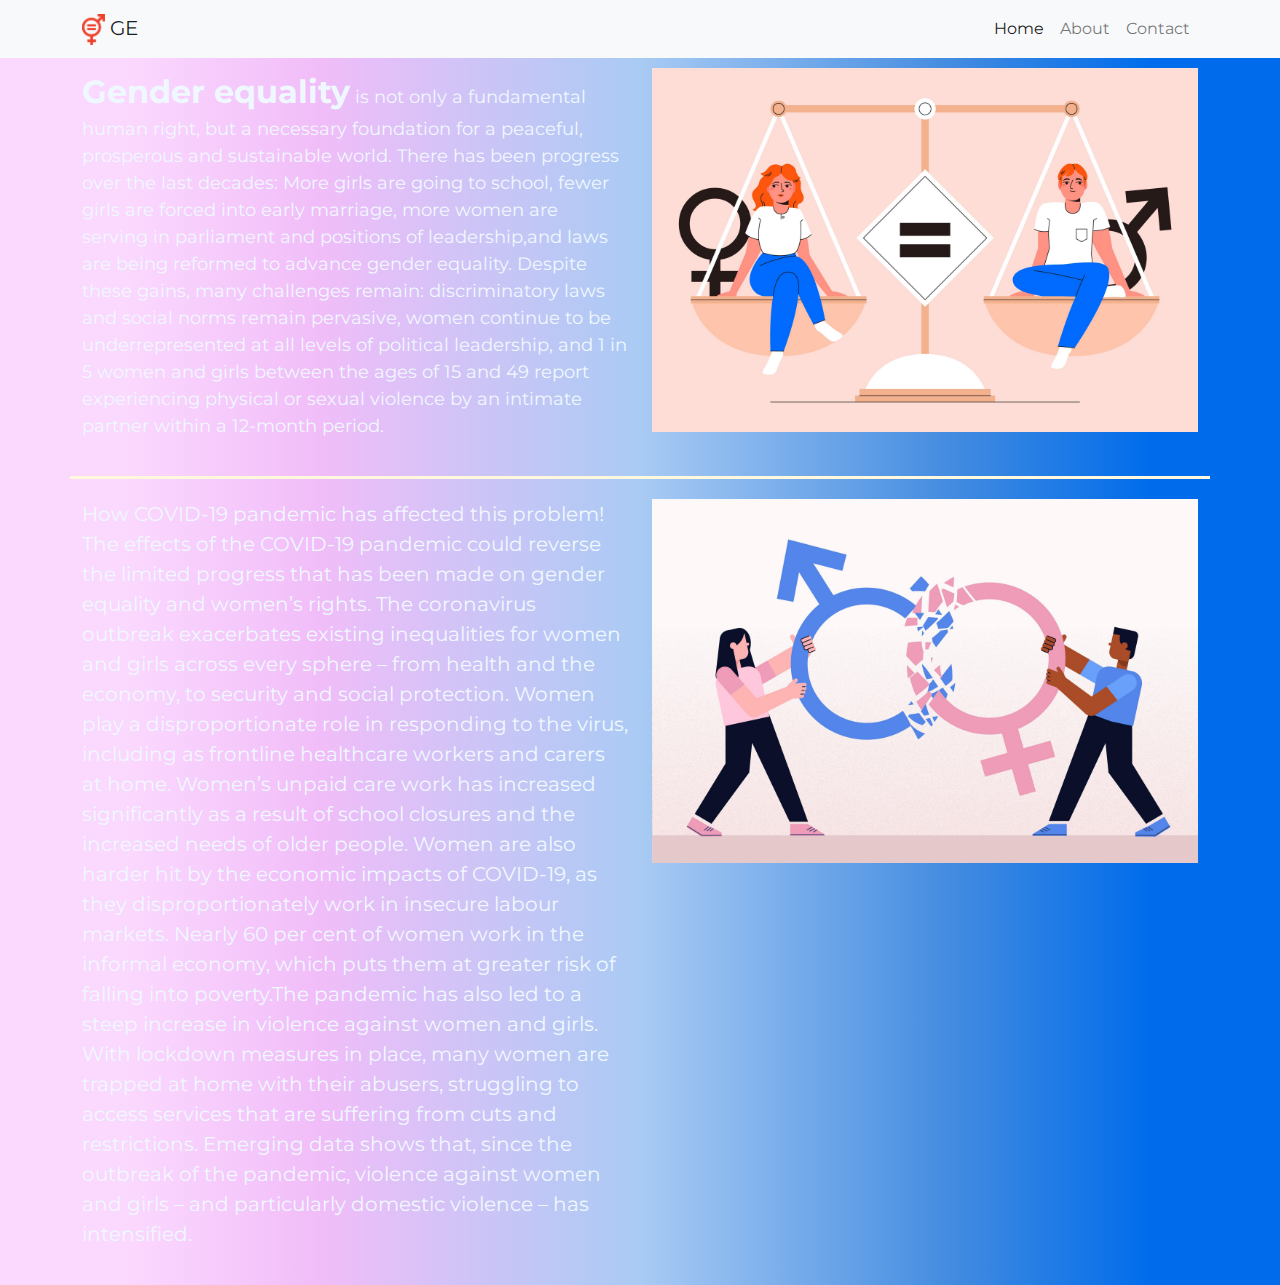
==== index.html @ a8c7e124 "Keep coding" ====
<!DOCTYPE html>
<html lang="en">
<head>
    <meta charset="UTF-8">
    <meta http-equiv="X-UA-Compatible" content="IE=edge">
    <meta name="viewport" content="width=device-width, initial-scale=1.0">
    <link rel="icon" href="img/logo.png">
    <title>Gender Equality</title>
    <link rel="stylesheet" href="css/bootstrap.min.css">
    <link rel="stylesheet" href="css/styles.css">

    <!--Fonts-->
    <link rel="preconnect" href="https://fonts.gstatic.com">
<link href="https://fonts.googleapis.com/css2?family=Montserrat:wght@300&display=swap" rel="stylesheet">
</head>
<body>
    <nav class="navbar navbar-expand-lg navbar-light bg-light fixed-top">
        <div class="container">
            <a class="navbar-brand" href="index.html"><img src="img/logo.png" alt="logo" height="10%" width="10%">      GE</a>
            <button class="navbar-toggler" type="button" data-bs-toggle="collapse" data-bs-target="#navbarNav" aria-controls="navbarNav" aria-expanded="false" aria-label="Toggle navigation">
                <span class="navbar-toggler-icon"></span>
            </button>
            <div class="collapse navbar-collapse justify-content-end" id="navbarNav">
                <ul class="navbar-nav">
                    <li class="nav-item">
                        <a class="nav-link active" aria-current="page" href="#">Home</a>
                    </li>
                    <li class="nav-item">
                        <a class="nav-link" href="#">About</a>
                    </li>
                    <li class="nav-item">
                        <a class="nav-link" href="#">Contact</a>
                    </li>
                </ul>
            </div>
        </div>
    </nav>

    <header class="myLinearColour" style="margin-top: 3rem; font-size: 1.25rem; color: aliceblue;">
        <div class="container">
            <div class="row" style= "padding-block: 20px;">
                <div class="col-md-6" style="font-size:large;">
                    <p><strong style="font-size: xx-large;">Gender equality</strong> is not only a fundamental human right, but a necessary foundation 
                        for a peaceful, prosperous and sustainable world. There has been progress over the 
                        last decades: More girls are going to school, fewer girls are forced into early marriage,
                        more women are serving in parliament and positions of leadership,and laws are being
                        reformed to advance gender equality. Despite these gains, many challenges 
                        remain: discriminatory laws and social norms remain pervasive, women continue to be 
                        underrepresented at all levels of political leadership, and 1 in 5 women and girls 
                        between the ages of 15 and 49 report experiencing physical or sexual violence by an
                        intimate partner within a 12-month period.</p>
                </div>
                <img src="img\3973992.jpg" alt="image" class=col-md-6 height="100%" width="100%">
            </div>
        </div>
        <div class="container">
            <div class="row " style="padding-block: 20px; border-top-style: solid; border-top-color: cornsilk;">
                <p class="text-left col-sm-6">How COVID-19 pandemic has affected this problem!<br>
                    The effects of the COVID-19 pandemic could reverse the limited progress that has been made 
                    on gender equality and women’s rights.  The coronavirus outbreak exacerbates existing inequalities 
                    for women and girls across every sphere – from health and the economy, to security and social protection. 
                    Women play a disproportionate role in responding to the virus, including as frontline healthcare
                    workers and carers at home. Women’s unpaid care work has increased significantly as a result of school 
                    closures and the increased needs of older people. Women are also harder hit by the economic impacts of
                    COVID-19, as they disproportionately work in insecure labour markets. Nearly 60 per cent of women work
                    in the informal economy, which puts them at greater risk of falling into poverty.The pandemic has also 
                    led to a steep increase in violence against women and girls. With lockdown measures in place, many women
                    are trapped at home with their abusers, struggling to access services that are suffering from cuts and
                    restrictions. Emerging data shows that, since the outbreak of the pandemic, violence against women and 
                    girls – and particularly domestic violence – has intensified. </p>
        
                <img src="img\3844041.jpg" alt="image" class="col-sm-6" height="100%" width="100%" >
            </div>
        </div>
    </header>

    <script src="js/bootstrap.min.js"></script>
</body>
</html>
---- css/styles.css ----
*{
    margin: 0;
    padding: 0;
}
html,
body{
    height: 100;
    font-size: 1rem;
    font-family: 'Montserrat', sans-serif;
}
/* My custom Colours*/
.myLinearColour
{
    background: rgb(251,216,254);
    background: -moz-linear-gradient(90deg, rgba(251,216,254,1) 10%, rgba(233,151,245,0.6362920168067228) 25%, rgba(169,203,244,1) 50%, rgba(64,138,224,1) 75%, rgba(0,108,235,1) 90%);
    background: -webkit-linear-gradient(90deg, rgba(251,216,254,1) 10%, rgba(233,151,245,0.6362920168067228) 25%, rgba(169,203,244,1) 50%, rgba(64,138,224,1) 75%, rgba(0,108,235,1) 90%);
    background: linear-gradient(90deg, rgba(251,216,254,1) 10%, rgba(233,151,245,0.6362920168067228) 25%, rgba(169,203,244,1) 50%, rgba(64,138,224,1) 75%, rgba(0,108,235,1) 90%);
    filter: progid:DXImageTransform.Microsoft.gradient(startColorstr="#fbd8fe",endColorstr="#006ceb",GradientType=1);
}
.myRadialColour
{
    background: rgb(251,216,254);
    background: -moz-radial-gradient(circle, rgba(251,216,254,1) 10%, rgba(233,151,245,0.6362920168067228) 25%, rgba(169,203,244,1) 50%, rgba(64,138,224,1) 75%, rgba(0,108,235,1) 90%);
    background: -webkit-radial-gradient(circle, rgba(251,216,254,1) 10%, rgba(233,151,245,0.6362920168067228) 25%, rgba(169,203,244,1) 50%, rgba(64,138,224,1) 75%, rgba(0,108,235,1) 90%);
    background: radial-gradient(circle, rgba(251,216,254,1) 10%, rgba(233,151,245,0.6362920168067228) 25%, rgba(169,203,244,1) 50%, rgba(64,138,224,1) 75%, rgba(0,108,235,1) 90%);
    filter: progid:DXImageTransform.Microsoft.gradient(startColorstr="#fbd8fe",endColorstr="#006ceb",GradientType=1);   
}
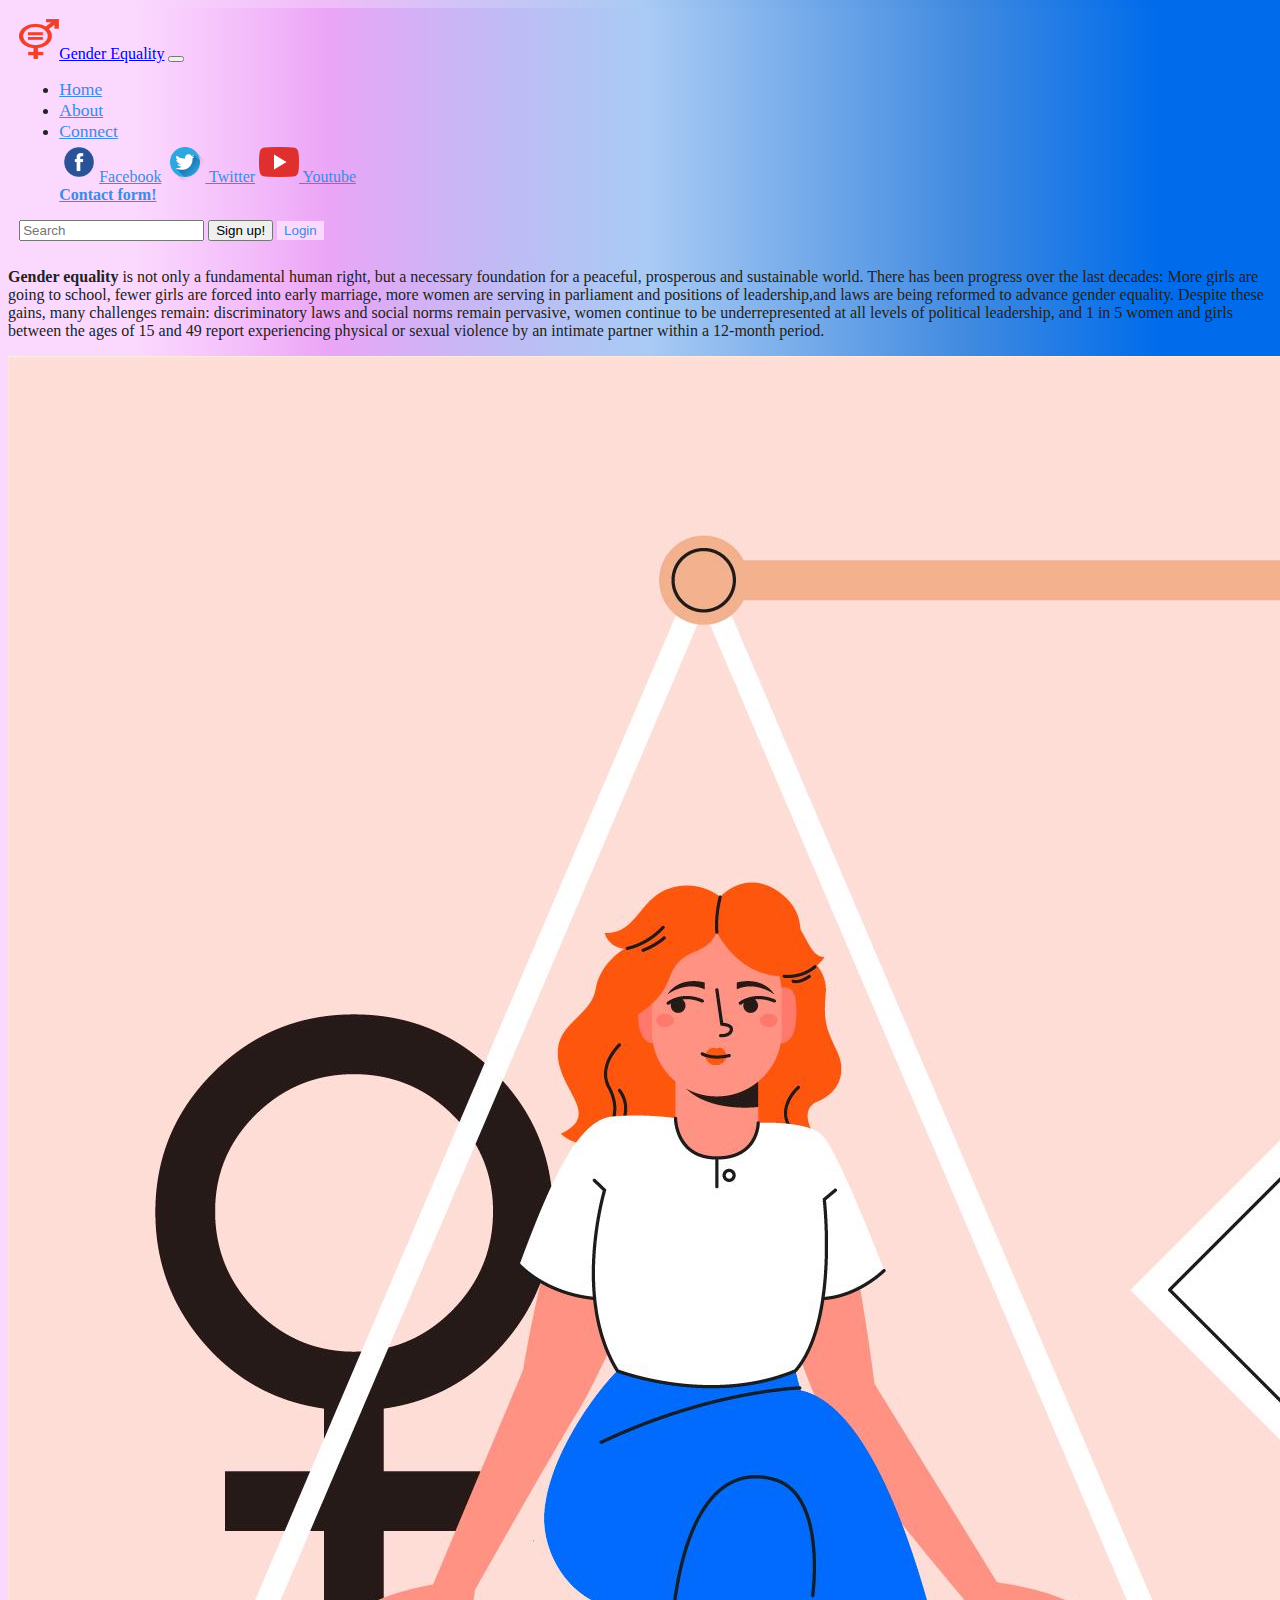
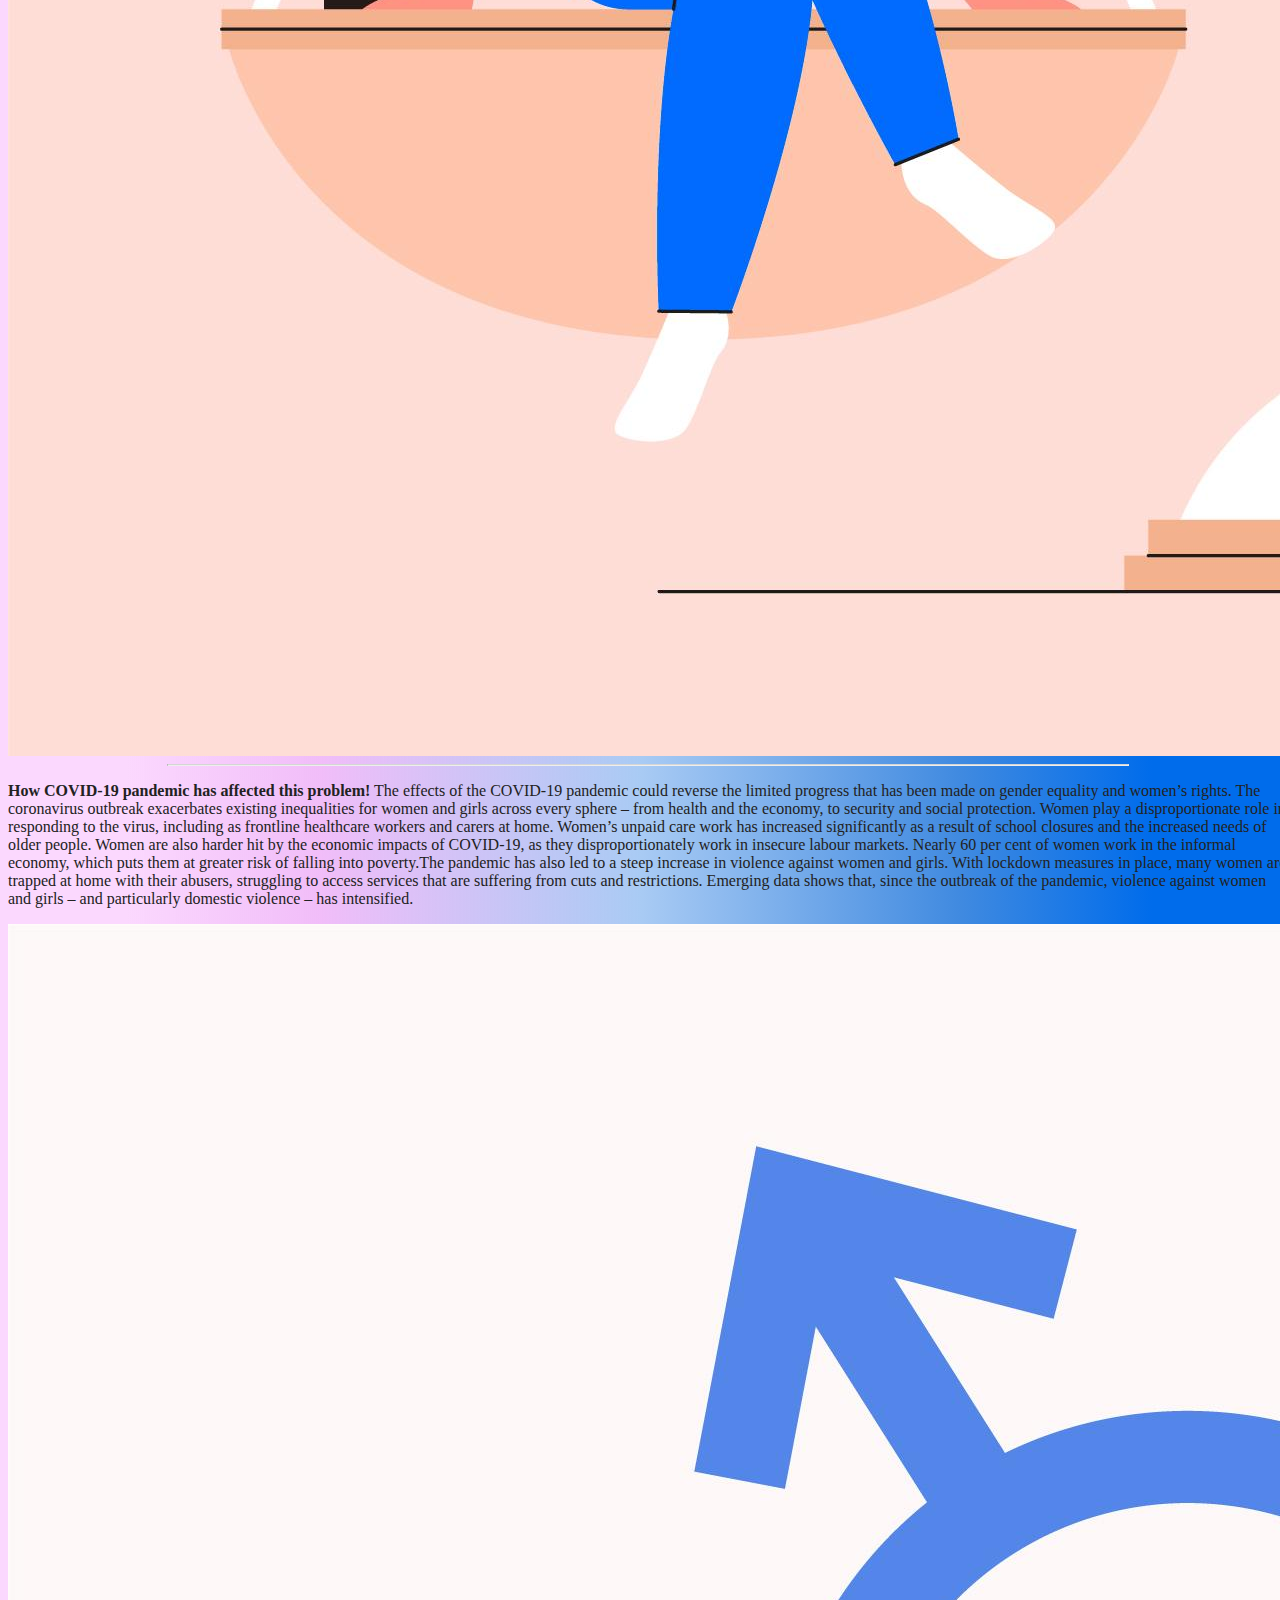
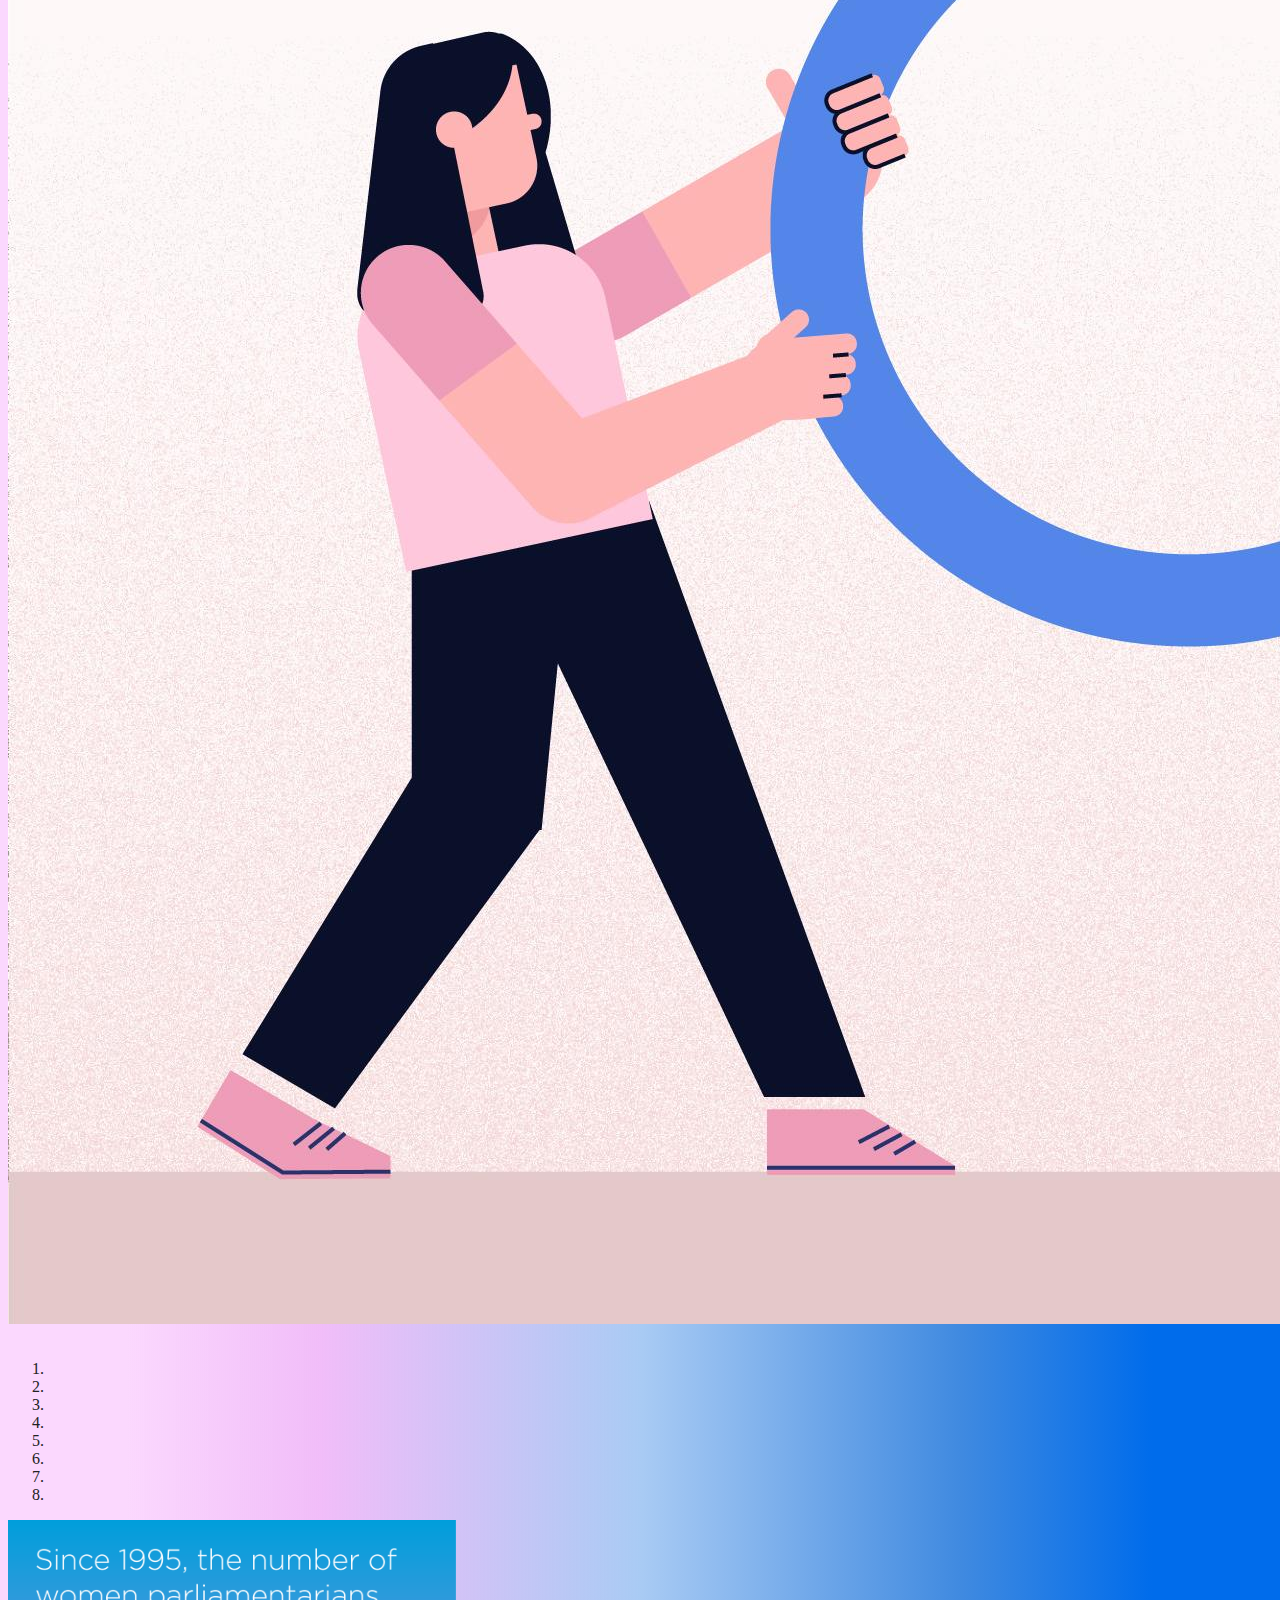
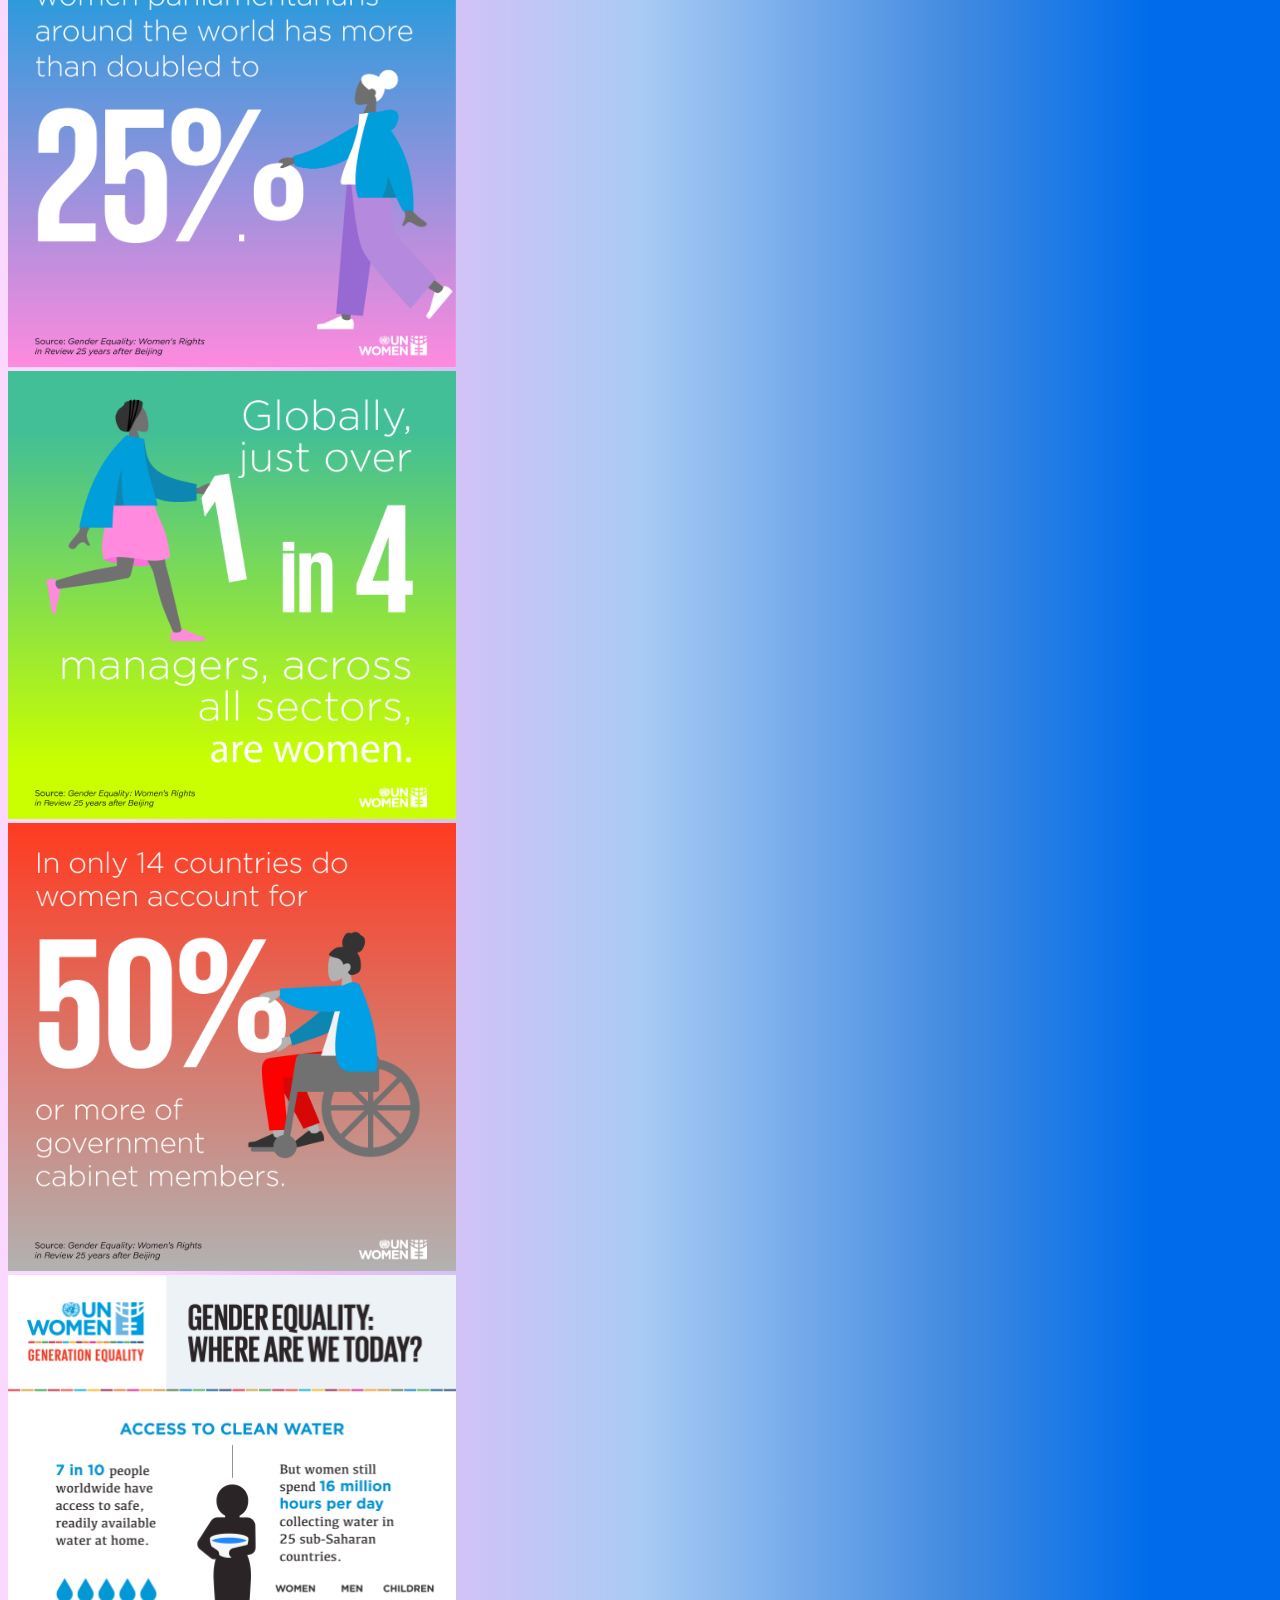
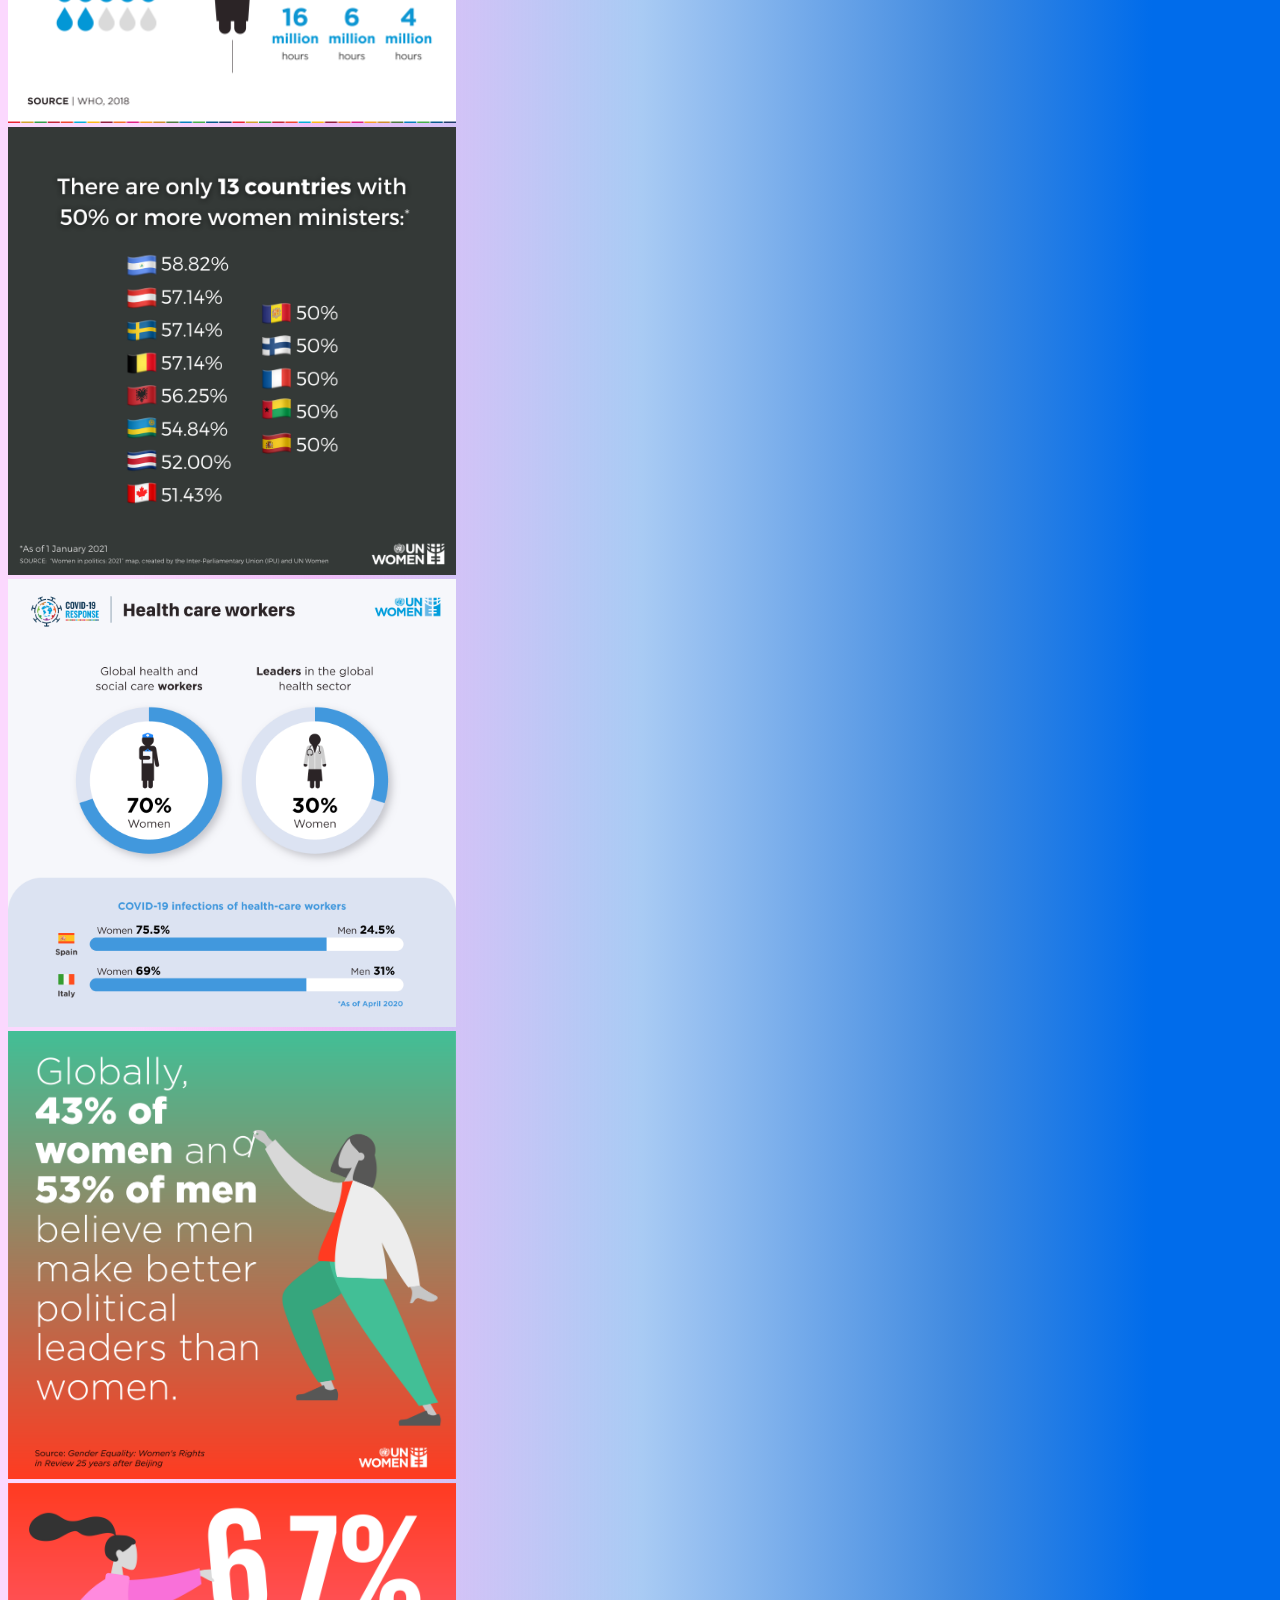
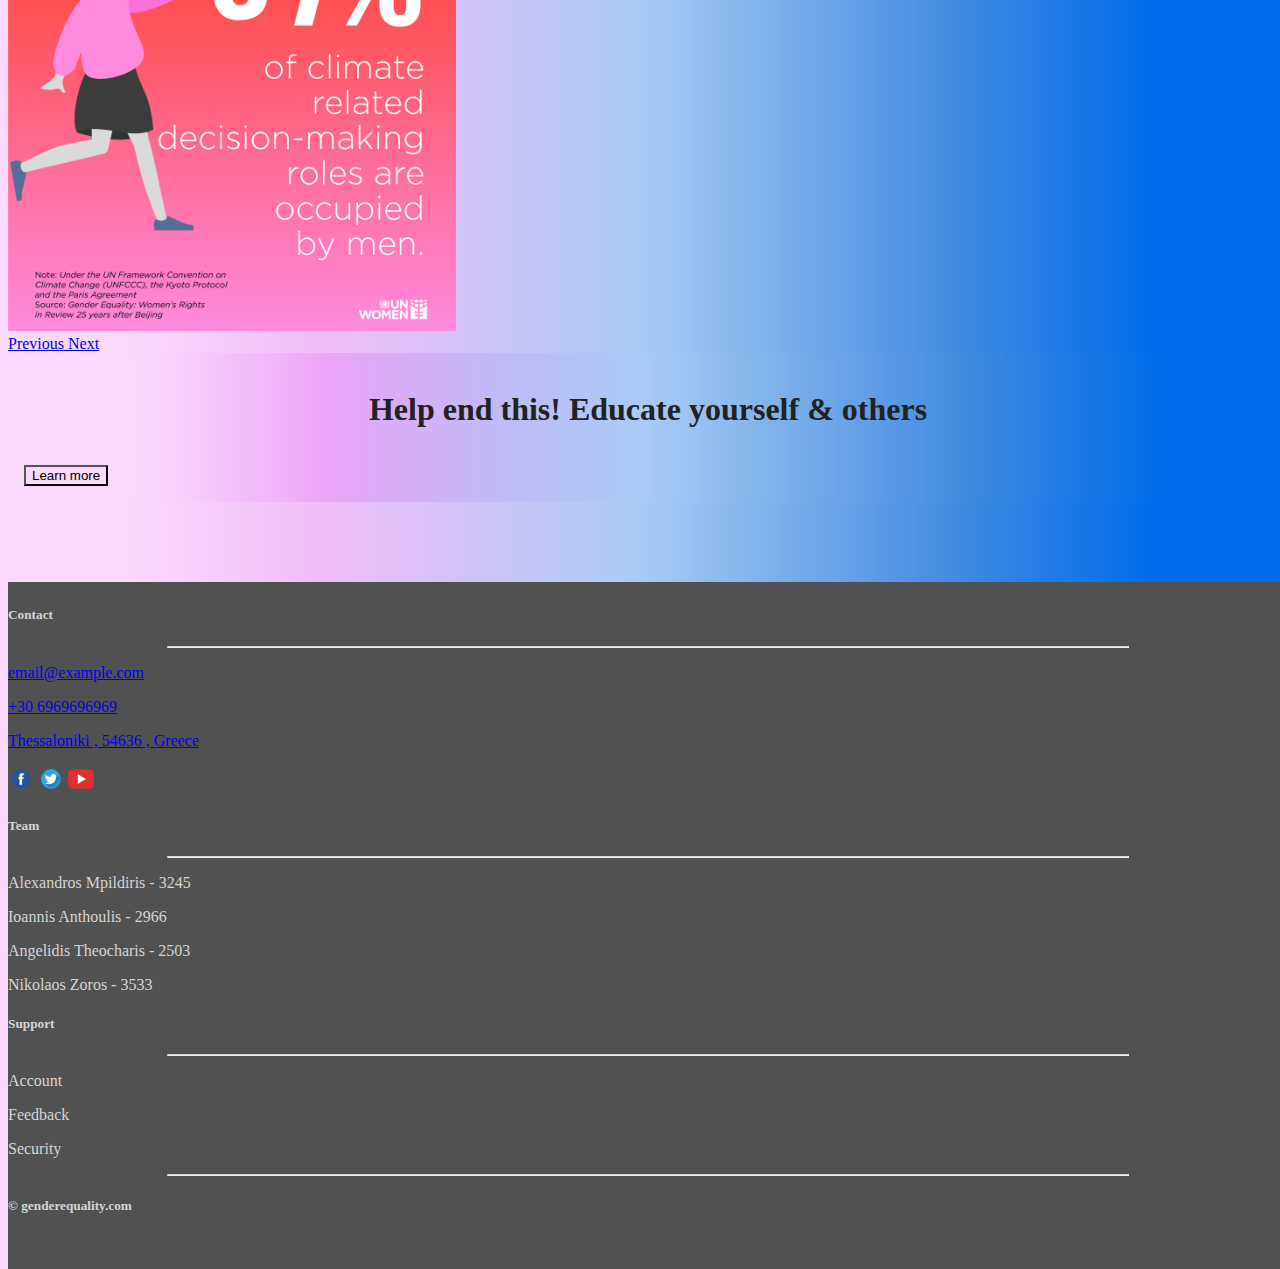
==== commit dc1fb3fa: "Πληροφορίες στο readme" ====
--- a/index.html
+++ b/index.html
@@ -1,79 +1,196 @@
 <!DOCTYPE html>
 <html lang="en">
 <head>
+    <title>Gender Equality</title>
+    <link rel="icon" href="img/logo.png">
     <meta charset="UTF-8">
     <meta http-equiv="X-UA-Compatible" content="IE=edge">
     <meta name="viewport" content="width=device-width, initial-scale=1.0">
-    <link rel="icon" href="img/logo.png">
-    <title>Gender Equality</title>
-    <link rel="stylesheet" href="css/bootstrap.min.css">
-    <link rel="stylesheet" href="css/styles.css">
-
-    <!--Fonts-->
-    <link rel="preconnect" href="https://fonts.gstatic.com">
-<link href="https://fonts.googleapis.com/css2?family=Montserrat:wght@300&display=swap" rel="stylesheet">
+    <link rel="stylesheet" href="https://cdn.jsdelivr.net/npm/bootstrap@4.6.0/dist/css/bootstrap.min.css" integrity="sha384-B0vP5xmATw1+K9KRQjQERJvTumQW0nPEzvF6L/Z6nronJ3oUOFUFpCjEUQouq2+l" crossorigin="anonymous">
+    <link rel="stylesheet" href="css/style_index.css">
 </head>
 <body>
-    <nav class="navbar navbar-expand-lg navbar-light bg-light fixed-top">
-        <div class="container">
-            <a class="navbar-brand" href="index.html"><img src="img/logo.png" alt="logo" height="10%" width="10%">      GE</a>
-            <button class="navbar-toggler" type="button" data-bs-toggle="collapse" data-bs-target="#navbarNav" aria-controls="navbarNav" aria-expanded="false" aria-label="Toggle navigation">
-                <span class="navbar-toggler-icon"></span>
-            </button>
-            <div class="collapse navbar-collapse justify-content-end" id="navbarNav">
-                <ul class="navbar-nav">
-                    <li class="nav-item">
-                        <a class="nav-link active" aria-current="page" href="#">Home</a>
-                    </li>
-                    <li class="nav-item">
-                        <a class="nav-link" href="#">About</a>
-                    </li>
-                    <li class="nav-item">
-                        <a class="nav-link" href="#">Contact</a>
-                    </li>
-                </ul>
+
+<!-----------Navigation Bar----------->
+<nav class="navbar navbar-expand-lg navbar-light bg-light sticky-top">
+    <a class="navbar-brand" href="index.html"><img src="img/logo.png" alt="Logo"/>Gender Equality</a>
+    <button class="navbar-toggler" type="button" data-toggle="collapse" data-target="#navbarSupportedContent" aria-controls="navbarSupportedContent" aria-expanded="false" aria-label="Toggle navigation">
+        <span class="navbar-toggler-icon"></span>
+    </button>
+
+    <div class="collapse navbar-collapse" id="navbarSupportedContent">
+        <ul class="navbar-nav ml-auto">
+            <li class="nav-item active">
+                <a class="nav-link" href="#">Home </a>
+            </li>
+            <li class="nav-item">
+                <a class="nav-link" href="about.html">About</a>
+            </li>
+            <li class="nav-item dropdown">
+                <a class="nav-link dropdown-toggle" href="#" id="navbarDropdown" role="button" data-toggle="dropdown" aria-haspopup="true" aria-expanded="false">
+                    Connect
+                </a>
+                <div class="dropdown-menu" aria-labelledby="navbarDropdown">
+                    <a class="dropdown-item" href="https://www.facebook.com/unwomen/" target="_blank"><img src="img/facebook.png"  alt="Facebook"/>Facebook</a>
+                    <a class="dropdown-item" href="https://twitter.com/UN_Women" target="_blank"><img src="img/twitter.png"  alt="Twitter"/> Twitter</a>
+                    <a class="dropdown-item" href="https://www.youtube.com/user/UNWomen" target="_blank"><img src="img/youtube.png" alt="Youtube"/> Youtube</a>
+                    <div class="dropdown-divider"></div>
+                    <a class="dropdown-item" href="#"> <b>Contact form!</b> </a>
+                </div>
+            </li>
+        </ul>
+        <form class="form-inline my-2 my-lg-0">
+            <input class="form-control mr-sm-2" type="search" placeholder="Search" aria-label="Search">
+            <button class="btn btn-outline-secondary mr-sm-2" type="submit">Sign up!</button>
+            <button class="btn btn-primary mr-sm-2" type="submit">Login</button>
+        </form>
+    </div>
+</nav>
+
+<!---Header---->
+<header>
+    <div class="container">
+        <div class="row" >
+            <div class="col-xs-10 col-sm-6 col-md-8 col-lg-9">
+                <p><strong>Gender equality</strong> is not only a fundamental human right, but a necessary foundation
+                    for a peaceful, prosperous and sustainable world. There has been progress over the
+                    last decades: More girls are going to school, fewer girls are forced into early marriage,
+                    more women are serving in parliament and positions of leadership,and laws are being
+                    reformed to advance gender equality. Despite these gains, many challenges
+                    remain: discriminatory laws and social norms remain pervasive, women continue to be
+                    underrepresented at all levels of political leadership, and 1 in 5 women and girls
+                    between the ages of 15 and 49 report experiencing physical or sexual violence by an
+                    intimate partner within a 12-month period.</p>
+            </div>
+            <img src="img/3973992.jpg" alt="image" class="col-xs-2 col-sm-6 col-md-4 col-lg-3">
+        </div>
+    </div>
+    <hr class="light">
+    <div class="container">
+        <div class="row" >
+            <p class="col-xs-11 col-sm-6 col-md-8 col-lg-9"><strong>How COVID-19 pandemic has affected this problem!</strong>
+                The effects of the COVID-19 pandemic could reverse the limited progress that has been made
+                on gender equality and women’s rights.  The coronavirus outbreak exacerbates existing inequalities
+                for women and girls across every sphere – from health and the economy, to security and social protection.
+                Women play a disproportionate role in responding to the virus, including as frontline healthcare
+                workers and carers at home. Women’s unpaid care work has increased significantly as a result of school
+                closures and the increased needs of older people. Women are also harder hit by the economic impacts of
+                COVID-19, as they disproportionately work in insecure labour markets. Nearly 60 per cent of women work
+                in the informal economy, which puts them at greater risk of falling into poverty.The pandemic has also
+                led to a steep increase in violence against women and girls. With lockdown measures in place, many women
+                are trapped at home with their abusers, struggling to access services that are suffering from cuts and
+                restrictions. Emerging data shows that, since the outbreak of the pandemic, violence against women and
+                girls – and particularly domestic violence – has intensified. </p>
+
+            <img src="img/3844041.jpg" alt="image" class="col-xs-1 col-sm-6 col-md-4 col-lg-3" >
+        </div>
+    </div>
+</header>
+
+<!--- Image Slider --->
+<div id="carouselExampleIndicators" class="carousel slide " data-ride="carousel">
+    <ol class="carousel-indicators">
+        <li data-target="#carouselExampleIndicators" data-slide-to="0" class="active"></li>
+        <li data-target="#carouselExampleIndicators" data-slide-to="1"></li>
+        <li data-target="#carouselExampleIndicators" data-slide-to="2"></li>
+        <li data-target="#carouselExampleIndicators" data-slide-to="3"></li>
+        <li data-target="#carouselExampleIndicators" data-slide-to="4"></li>
+        <li data-target="#carouselExampleIndicators" data-slide-to="5"></li>
+        <li data-target="#carouselExampleIndicators" data-slide-to="6"></li>
+        <li data-target="#carouselExampleIndicators" data-slide-to="7"></li>
+    </ol>
+    <div class="carousel-inner">
+        <div class="carousel-item active">
+            <img class="d-block" src="img/carousel/1.png" alt="First slide">
+        </div>
+        <div class="carousel-item">
+            <img class="d-block" src="img/carousel/2.png" alt="Second slide">
+        </div>
+        <div class="carousel-item">
+            <img class="d-block" src="img/carousel/3.png" alt="Third slide">
+        </div>
+        <div class="carousel-item">
+            <img class="d-block" src="img/carousel/4.png" alt="Fourth slide">
+        </div>
+        <div class="carousel-item ">
+            <img class="d-block " src="img/carousel/5.png" alt="Fifth slide">
+        </div>
+        <div class="carousel-item">
+            <img class="d-block" src="img/carousel/6.png" alt="Sixth slide">
+        </div>
+        <div class="carousel-item">
+            <img class="d-block" src="img/carousel/7.png" alt="Seventh slide">
+        </div>
+        <div class="carousel-item">
+            <img class="d-block" src="img/carousel/8.png" alt="Eight slide">
+        </div>
+    </div>
+    <a class="carousel-control-prev" href="#carouselExampleIndicators" role="button" data-slide="prev">
+        <span class="carousel-control-prev-icon" aria-hidden="true"></span>
+        <span class="sr-only">Previous</span>
+    </a>
+    <a class="carousel-control-next" href="#carouselExampleIndicators" role="button" data-slide="next">
+        <span class="carousel-control-next-icon" aria-hidden="true"></span>
+        <span class="sr-only">Next</span>
+    </a>
+</div>
+
+<!-- Jumbotron -Εστιάζει σε πληροφορίες-->
+<div class="container-fluid">
+    <div class="row jumbotron">
+        <div class="col-xs-12 col-sm-12 col-md-9 col-lg-9 col-xl-10">
+            <h1 class="display-4">Help end this! Educate yourself & others</h1>
+        </div>
+        <div class="col-xs-12 col-sm-12 col-md-3 col-lg-3 col-xl-2">
+            <a href="#"><button type="button" class="btn btn-outline-secondary btn-lg">Learn more</button></a>
+        </div>
+    </div>
+
+</div>
+
+
+<!--- Footer --->
+<footer>
+    <div class="container-fluid padding">
+        <div class="row text-center">
+            <div class="col-md-4">
+                <h5>Contact</h5>
+                <hr class="light">
+                <p><a href="mailto:email@example.com"> email@example.com </a></p>
+                <p><a href="tel:+30 6969696969">+30 6969696969</a></p>
+                <p><a href="https://www.google.com/maps/place/Dept.+of+Informatics/@40.6330626,22.9550153,17z/data=!3m1!4b1!4m5!3m4!1s0x14a8385599cf7087:0xbd80a9587bcadf39!8m2!3d40.6330585!4d22.957204" target="_blank">Thessaloniki , 54636 , Greece</a> </p>
+                <div id="social_icons">
+                    <a href="https://www.facebook.com/unwomen/" target="_blank"><img src="img/facebook.png" alt="Facebook"/></a>
+                    <a href="https://twitter.com/UN_Women" target="_blank"><img src="img/twitter.png" alt="Twitter"/></a>
+                    <a href="https://www.youtube.com/user/UNWomen" target="_blank"><img src="img/youtube.png" alt="Youtube"/></a>
+                </div>
+
+            </div>
+            <div class="col-md-4">
+                <h5>Team</h5>
+                <hr class="light">
+                <p>Alexandros Mpildiris - 3245</p>
+                <p>Ioannis Anthoulis - 2966</p>
+                <p>Angelidis Theocharis - 2503</p>
+                <p>Nikolaos Zoros - 3533</p>
+            </div>
+            <div class="col-md-4">
+                <h5>Support</h5>
+                <hr class="light">
+                <p>Account</p>
+                <p>Feedback</p>
+                <p>Security</p>
+            </div>
+            <div class="col-12">
+                <hr class="light">
+                <h5>&copy; genderequality.com</h5>
             </div>
         </div>
-    </nav>
+    </div>
+</footer>
 
-    <header class="myLinearColour" style="margin-top: 3rem; font-size: 1.25rem; color: aliceblue;">
-        <div class="container">
-            <div class="row" style= "padding-block: 20px;">
-                <div class="col-md-6" style="font-size:large;">
-                    <p><strong style="font-size: xx-large;">Gender equality</strong> is not only a fundamental human right, but a necessary foundation 
-                        for a peaceful, prosperous and sustainable world. There has been progress over the 
-                        last decades: More girls are going to school, fewer girls are forced into early marriage,
-                        more women are serving in parliament and positions of leadership,and laws are being
-                        reformed to advance gender equality. Despite these gains, many challenges 
-                        remain: discriminatory laws and social norms remain pervasive, women continue to be 
-                        underrepresented at all levels of political leadership, and 1 in 5 women and girls 
-                        between the ages of 15 and 49 report experiencing physical or sexual violence by an
-                        intimate partner within a 12-month period.</p>
-                </div>
-                <img src="img\3973992.jpg" alt="image" class=col-md-6 height="100%" width="100%">
-            </div>
-        </div>
-        <div class="container">
-            <div class="row " style="padding-block: 20px; border-top-style: solid; border-top-color: cornsilk;">
-                <p class="text-left col-sm-6">How COVID-19 pandemic has affected this problem!<br>
-                    The effects of the COVID-19 pandemic could reverse the limited progress that has been made 
-                    on gender equality and women’s rights.  The coronavirus outbreak exacerbates existing inequalities 
-                    for women and girls across every sphere – from health and the economy, to security and social protection. 
-                    Women play a disproportionate role in responding to the virus, including as frontline healthcare
-                    workers and carers at home. Women’s unpaid care work has increased significantly as a result of school 
-                    closures and the increased needs of older people. Women are also harder hit by the economic impacts of
-                    COVID-19, as they disproportionately work in insecure labour markets. Nearly 60 per cent of women work
-                    in the informal economy, which puts them at greater risk of falling into poverty.The pandemic has also 
-                    led to a steep increase in violence against women and girls. With lockdown measures in place, many women
-                    are trapped at home with their abusers, struggling to access services that are suffering from cuts and
-                    restrictions. Emerging data shows that, since the outbreak of the pandemic, violence against women and 
-                    girls – and particularly domestic violence – has intensified. </p>
-        
-                <img src="img\3844041.jpg" alt="image" class="col-sm-6" height="100%" width="100%" >
-            </div>
-        </div>
-    </header>
-
-    <script src="js/bootstrap.min.js"></script>
+<!---Bootstarp Scripts---->
+<script src="https://code.jquery.com/jquery-3.5.1.slim.min.js" integrity="sha384-DfXdz2htPH0lsSSs5nCTpuj/zy4C+OGpamoFVy38MVBnE+IbbVYUew+OrCXaRkfj" crossorigin="anonymous"></script>
+<script src="https://cdn.jsdelivr.net/npm/bootstrap@4.6.0/dist/js/bootstrap.bundle.min.js" integrity="sha384-Piv4xVNRyMGpqkS2by6br4gNJ7DXjqk09RmUpJ8jgGtD7zP9yug3goQfGII0yAns" crossorigin="anonymous"></script>
 </body>
 </html>--- a/css/style_index.css
+++ b/css/style_index.css
@@ -0,0 +1,126 @@
+html, body{
+    height: 100%;
+    width: 100%;
+    color: #222222;
+    background: rgb(251,216,254);
+    background: -moz-linear-gradient(90deg, rgb(251, 216, 254) 10%, rgba(233, 151, 245, 0.64) 25%, rgb(169, 203, 244) 50%, rgba(64,138,224,1) 75%, rgba(0,108,235,1) 90%);
+    background: -webkit-linear-gradient(90deg, rgba(251,216,254,1) 10%, rgba(233, 151, 245, 0.64) 25%, rgba(169,203,244,1) 50%, rgba(64,138,224,1) 75%, rgba(0,108,235,1) 90%);
+    background: linear-gradient(90deg, rgba(251,216,254,1) 10%, rgba(233,151,245,0.6362920168067228) 25%, rgba(169,203,244,1) 50%, rgb(64, 138, 224) 75%, rgba(0,108,235,1) 90%);
+    filter: progid:DXImageTransform.Microsoft.gradient(startColorstr="#fbd8fe",endColorstr="#006ceb",GradientType=1);
+}
+.navbar{
+    padding: .7rem;
+    margin-bottom: 1rem;
+}
+.navbar img{
+    width: 40px;
+    height: 40px;
+}
+.navbar-nav li{
+    padding-right: 1.4rem;
+}
+nav .navbar-nav li a{
+    color: #408AE0 !important;
+}
+nav .navbar-nav li a:hover{
+    color: #E997F5 !important;
+}
+.nav-link{
+    font-size: 1.1rem !important;
+}
+header{
+    margin-bottom: 2rem;
+}
+.header strong{
+    font-weight: 500;
+    color: #222222;
+}
+
+.header img {
+    width: 100%;
+    height:100%;
+}
+
+.carousel-inner img{
+    width: 35%;
+    max-height: 35%;
+    margin: auto;
+}
+.carousel-caption{
+    position: absolute;
+    top: 50%;
+    transform: translateY(-50%);
+}
+.carousel-caption h1{
+    font-size: 500%;
+    text-transform: uppercase;
+    text-shadow: 1px 1px 15px #000;
+}
+.carousel-caption h3{
+    font-size: 200%;
+    font-weight: 500;
+    text-shadow: 1px 1px 10px #000;
+    padding-bottom: 1rem;
+}
+.btn-primary{
+    background-color: #FBD8FE;
+    border: 1px solid #FBD8FE;
+    color : #408AE0;
+}
+.btn-primary:hover{
+    background-color: #E997F5;
+    border: 1px solid #E997F5;
+    color : #408AE0;
+}
+.btn-outline-secondary:hover{
+    outline-color: #408AE0;
+    background-color: #E997F5;
+    border: 1px solid #E997F5;
+}
+.jumbotron{
+    padding: 1rem;
+    border-radius: 0;
+    background: rgb(251,216,254);
+    background: -moz-linear-gradient(90deg, rgb(251, 216, 254) 10%, rgba(233, 151, 245, 0.64) 25%, rgba(169,203,244,1) 50%, rgba(64,138,224,1) 75%, rgba(0,108,235,1) 90%);
+    background: -webkit-linear-gradient(90deg, rgba(251,216,254,1) 10%, rgba(233,151,245,0.6362920168067228) 25%, rgba(169,203,244,1) 50%, rgba(64,138,224,1) 75%, rgba(0,108,235,1) 90%);
+    background: linear-gradient(90deg, rgba(251,216,254,1) 10%, rgba(233,151,245,0.6362920168067228) 25%, rgba(169,203,244,1) 50%, rgba(64,138,224,1) 75%, rgba(0,108,235,1) 90%);
+    filter: progid:DXImageTransform.Microsoft.gradient(startColorstr="#fbd8fe",endColorstr="#006ceb",GradientType=1);
+}
+.jumbotron h1{
+    text-align: center;
+}
+.jumbotron button{
+    background-color: #FBD8FE;
+    margin-top: 1rem;
+
+}
+.padding{
+    padding-bottom: 2rem;
+}
+.social a{
+    font-size: 4.5em;
+    padding: 3rem;
+}
+footer{
+    margin-top: 5rem;
+    background-color: #515151;
+    color: #d5d5d5;
+    padding-top: .2rem;
+}
+
+hr{
+    color: #3f3f3f;
+    width: 75%;
+    margin-top: 2rem;
+    margin-bottom: 2rem;
+}
+hr.light{
+    border-top: 1px solid #d5d5d5;
+    width: 75%;
+    margin-top: .2rem;
+    margin-bottom: .2rem;
+}
+#social_icons img{
+    width: 26px;
+    height: 26px;
+}
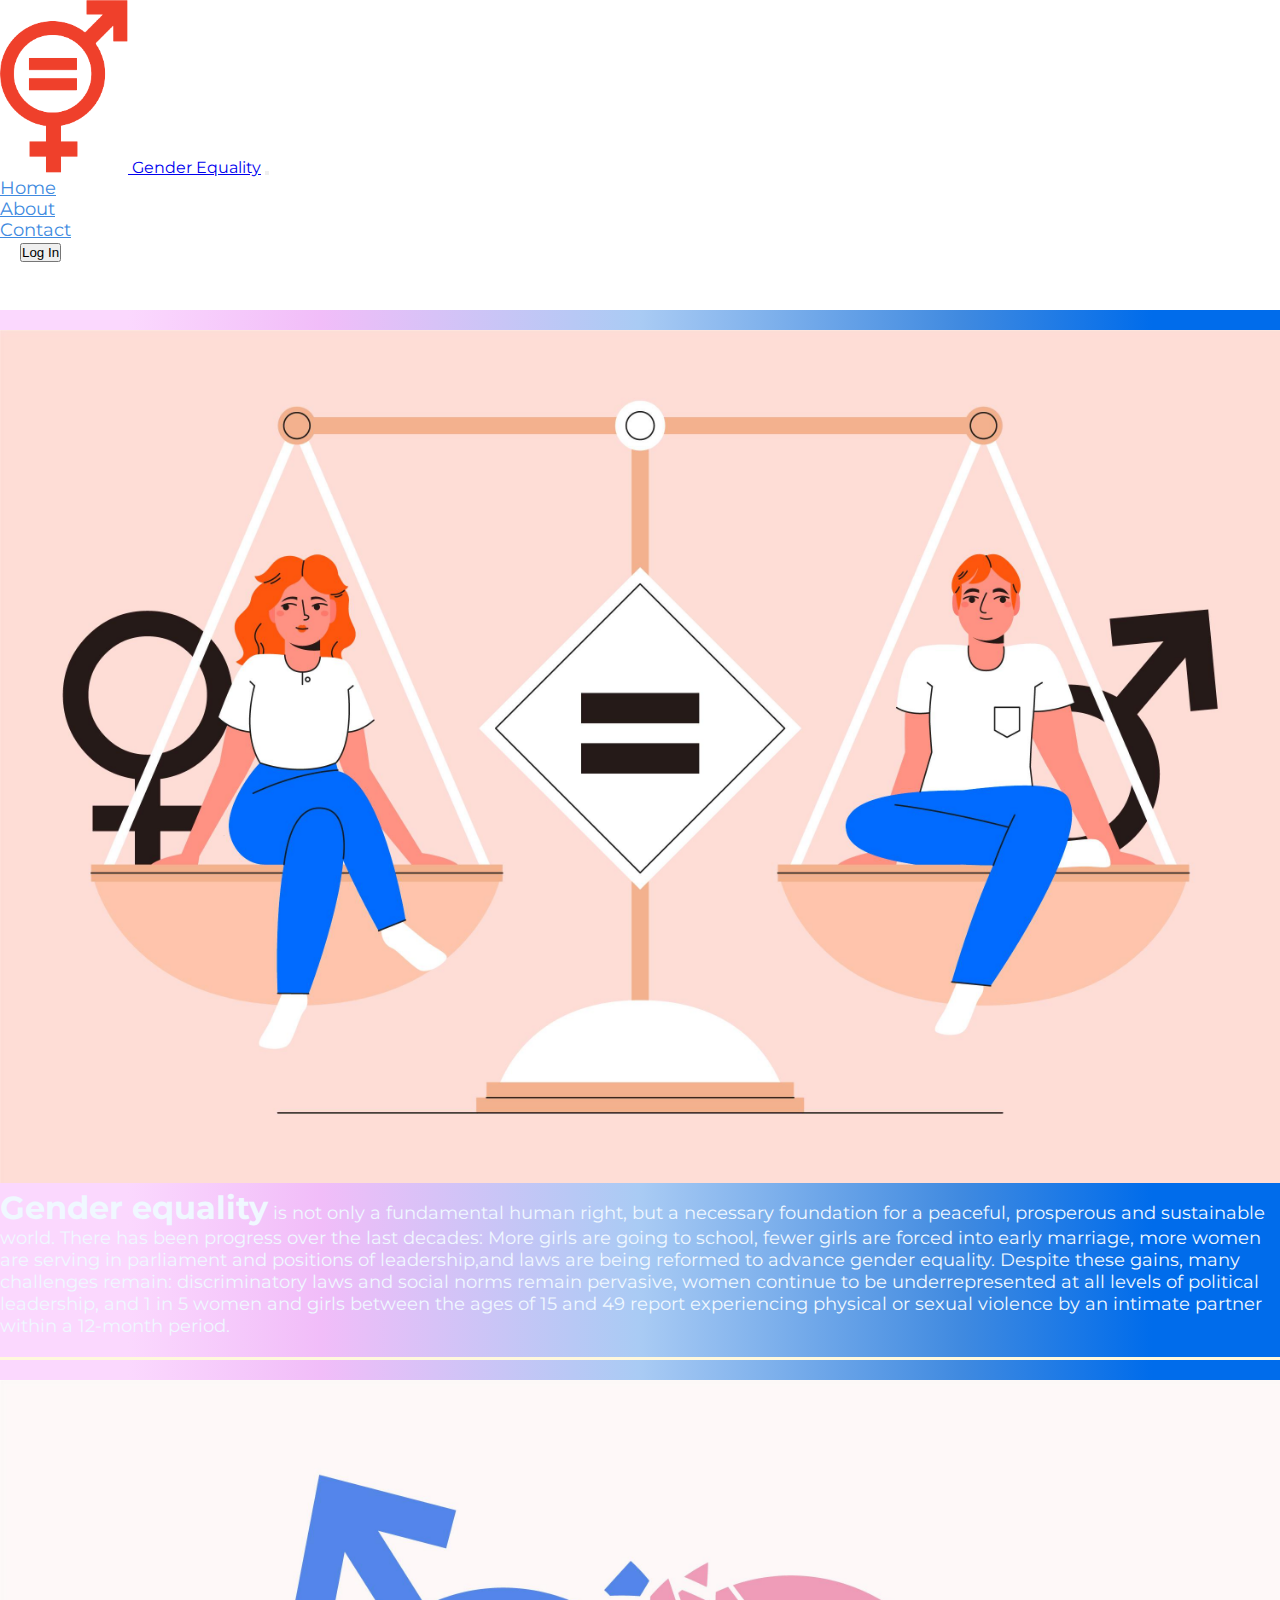
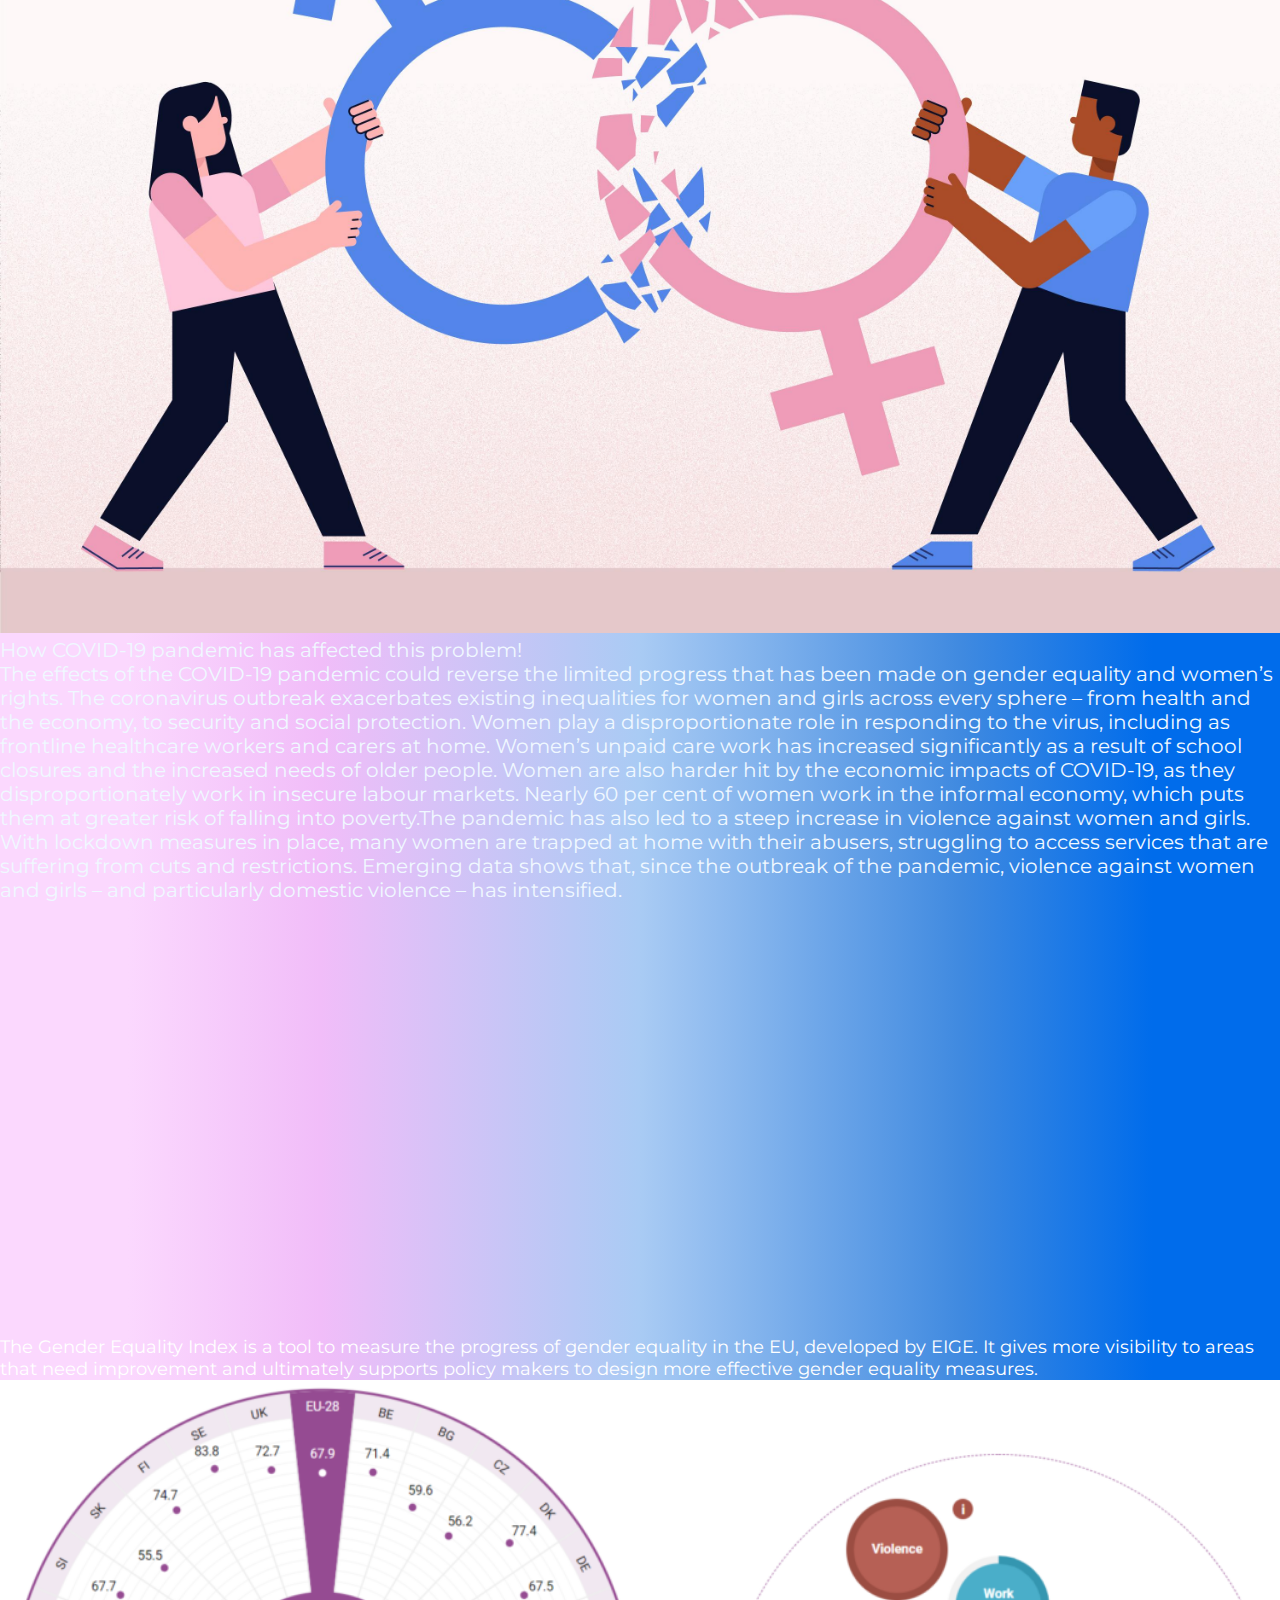
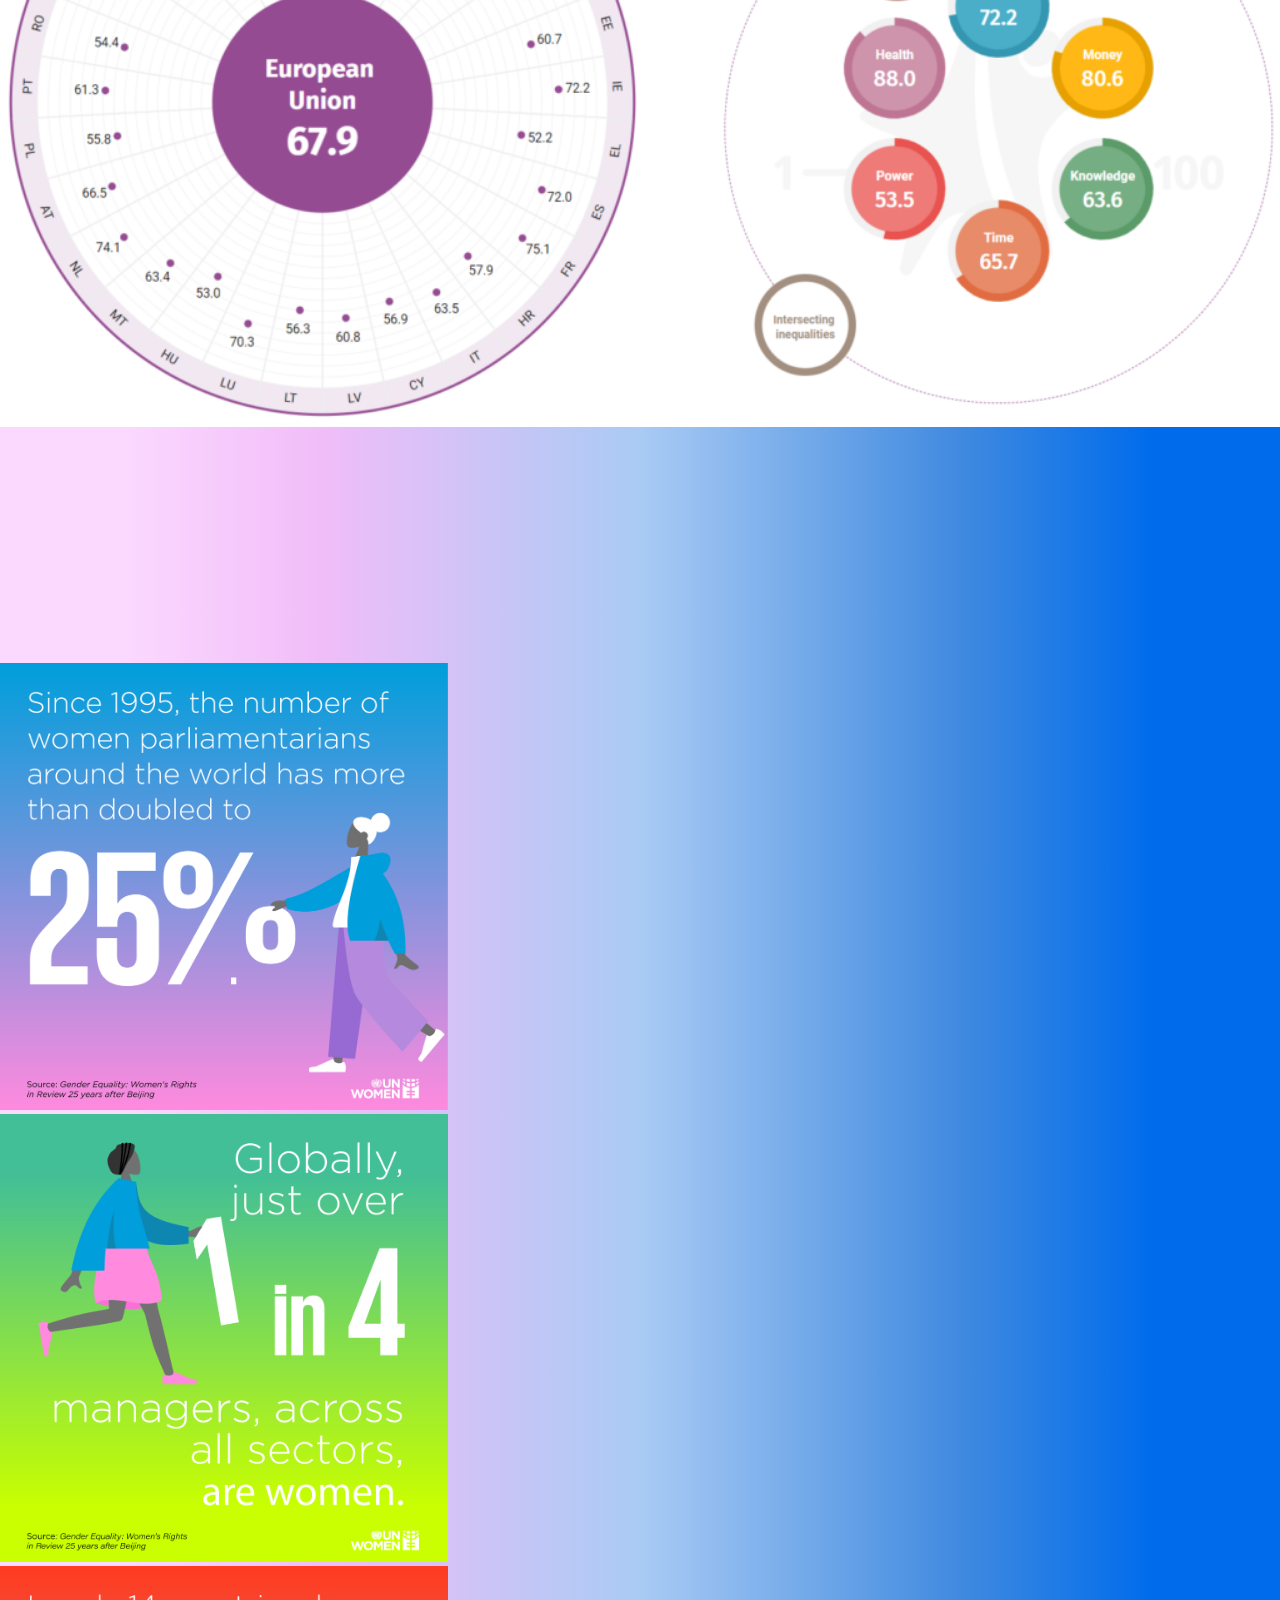
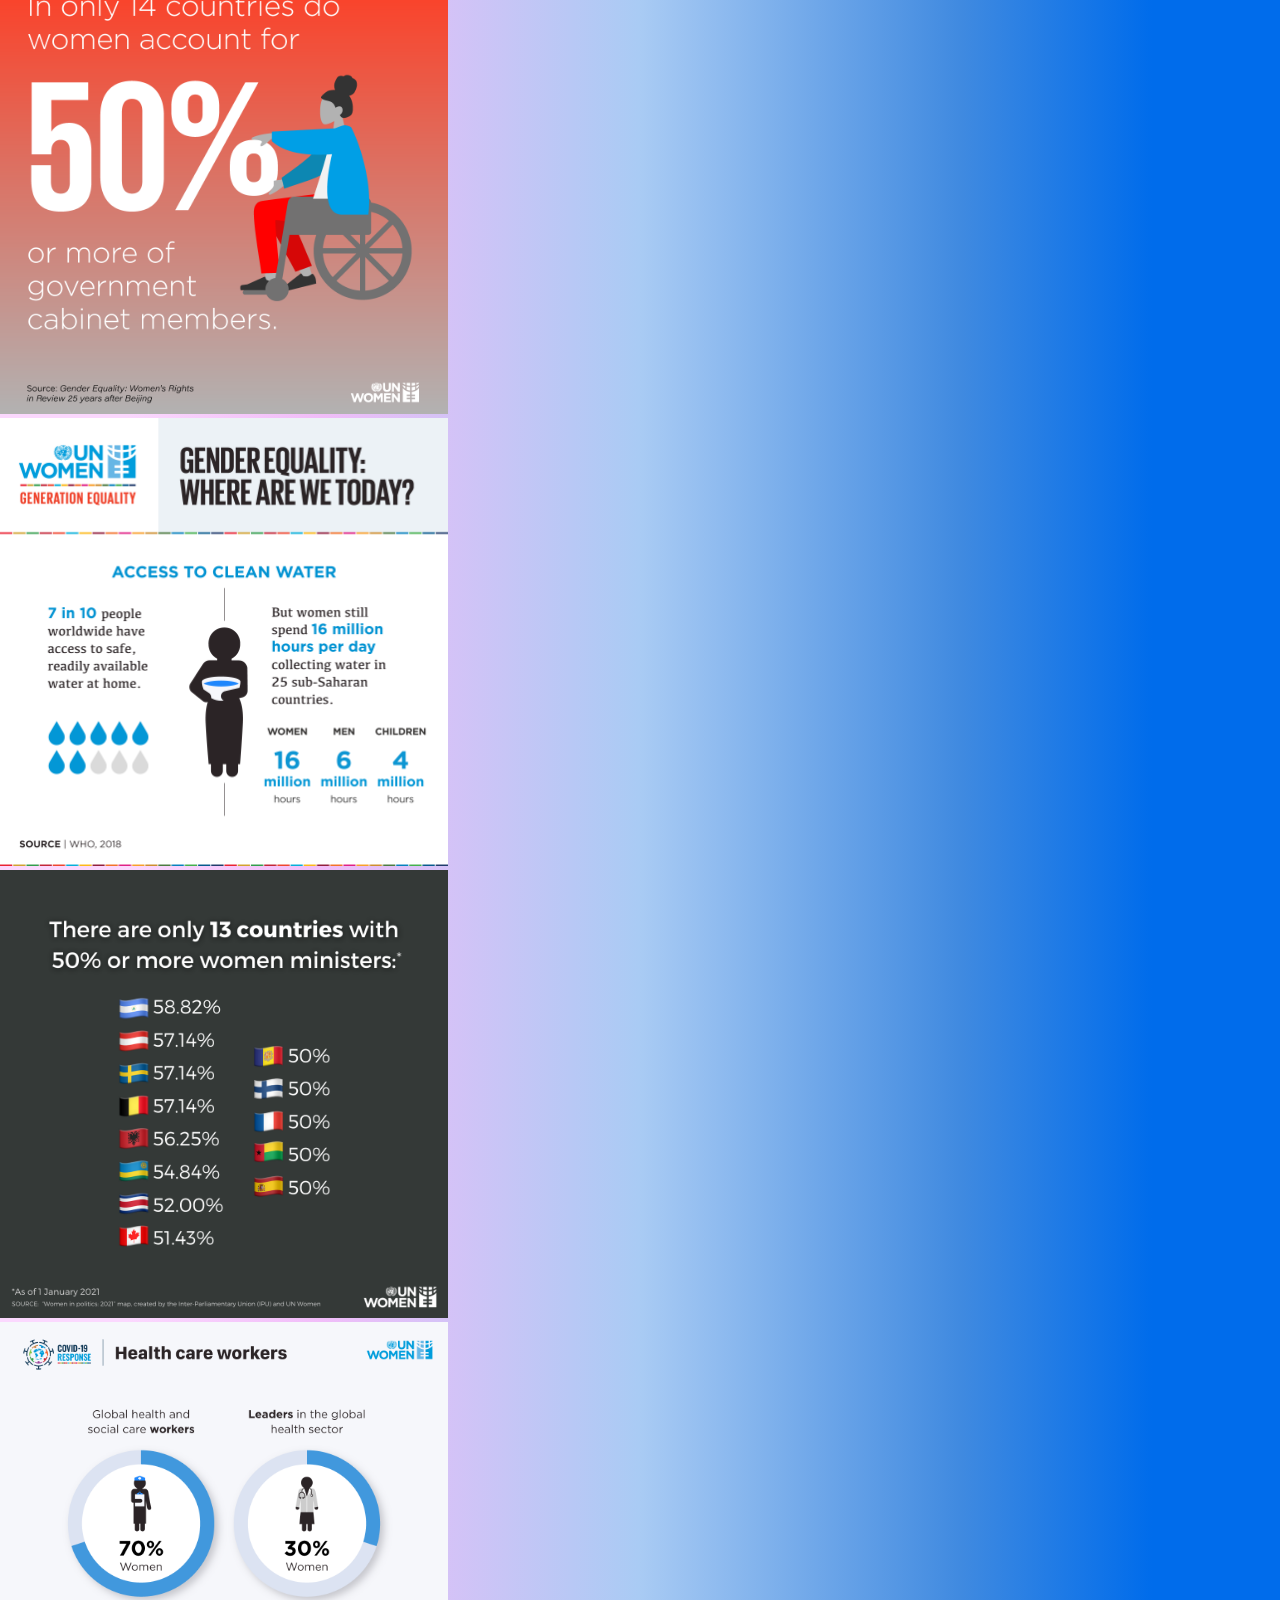
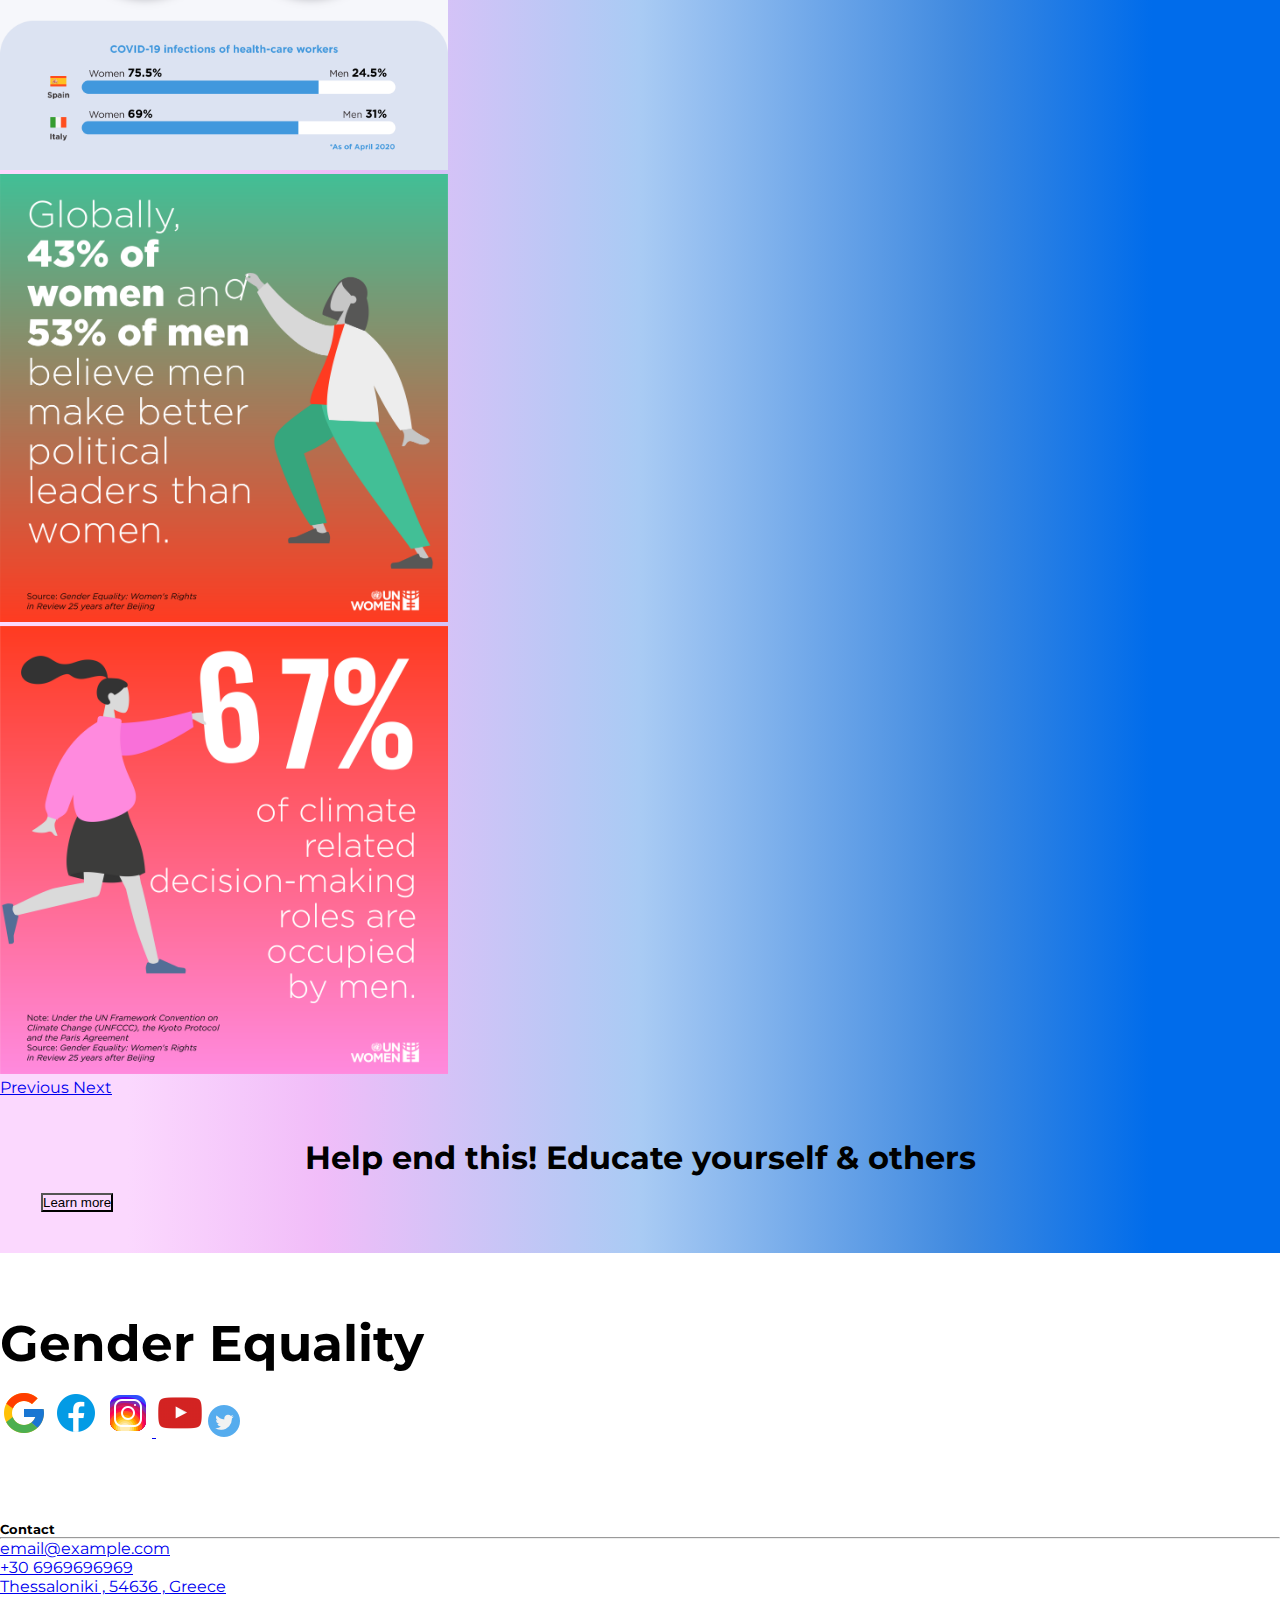
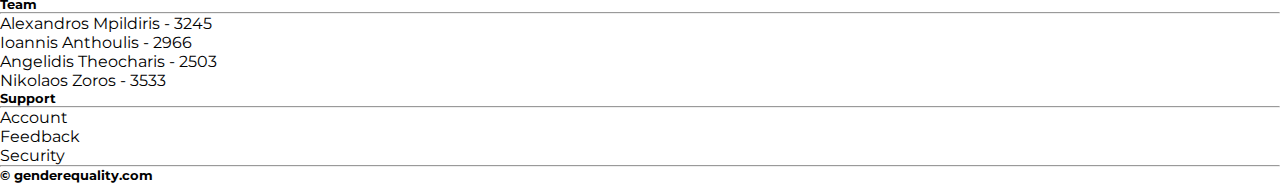
==== commit 0fb648f5: "Changes" ====
--- a/index.html
+++ b/index.html
@@ -1,94 +1,108 @@
 <!DOCTYPE html>
 <html lang="en">
 <head>
-    <title>Gender Equality</title>
-    <link rel="icon" href="img/logo.png">
     <meta charset="UTF-8">
     <meta http-equiv="X-UA-Compatible" content="IE=edge">
     <meta name="viewport" content="width=device-width, initial-scale=1.0">
+   
+    <link rel="icon" href="img/logo.png">
+    <title>Gender Equality</title>
+    <!--BootStrap-->
+    <link rel="stylesheet" href="css/bootstrap.min.css">
     <link rel="stylesheet" href="https://cdn.jsdelivr.net/npm/bootstrap@4.6.0/dist/css/bootstrap.min.css" integrity="sha384-B0vP5xmATw1+K9KRQjQERJvTumQW0nPEzvF6L/Z6nronJ3oUOFUFpCjEUQouq2+l" crossorigin="anonymous">
-    <link rel="stylesheet" href="css/style_index.css">
+    <!--Our style-->
+    <link rel="stylesheet" href="css/styles.css">
+    <!--Fonts-->
+    <link rel="preconnect" href="https://fonts.gstatic.com">
+    <link href="https://fonts.googleapis.com/css2?family=Montserrat:wght@300&display=swap" rel="stylesheet">
 </head>
 <body>
-
-<!-----------Navigation Bar----------->
-<nav class="navbar navbar-expand-lg navbar-light bg-light sticky-top">
-    <a class="navbar-brand" href="index.html"><img src="img/logo.png" alt="Logo"/>Gender Equality</a>
-    <button class="navbar-toggler" type="button" data-toggle="collapse" data-target="#navbarSupportedContent" aria-controls="navbarSupportedContent" aria-expanded="false" aria-label="Toggle navigation">
-        <span class="navbar-toggler-icon"></span>
-    </button>
-
-    <div class="collapse navbar-collapse" id="navbarSupportedContent">
-        <ul class="navbar-nav ml-auto">
-            <li class="nav-item active">
-                <a class="nav-link" href="#">Home </a>
-            </li>
-            <li class="nav-item">
-                <a class="nav-link" href="about.html">About</a>
-            </li>
-            <li class="nav-item dropdown">
-                <a class="nav-link dropdown-toggle" href="#" id="navbarDropdown" role="button" data-toggle="dropdown" aria-haspopup="true" aria-expanded="false">
-                    Connect
-                </a>
-                <div class="dropdown-menu" aria-labelledby="navbarDropdown">
-                    <a class="dropdown-item" href="https://www.facebook.com/unwomen/" target="_blank"><img src="img/facebook.png"  alt="Facebook"/>Facebook</a>
-                    <a class="dropdown-item" href="https://twitter.com/UN_Women" target="_blank"><img src="img/twitter.png"  alt="Twitter"/> Twitter</a>
-                    <a class="dropdown-item" href="https://www.youtube.com/user/UNWomen" target="_blank"><img src="img/youtube.png" alt="Youtube"/> Youtube</a>
-                    <div class="dropdown-divider"></div>
-                    <a class="dropdown-item" href="#"> <b>Contact form!</b> </a>
-                </div>
-            </li>
-        </ul>
-        <form class="form-inline my-2 my-lg-0">
-            <input class="form-control mr-sm-2" type="search" placeholder="Search" aria-label="Search">
-            <button class="btn btn-outline-secondary mr-sm-2" type="submit">Sign up!</button>
-            <button class="btn btn-primary mr-sm-2" type="submit">Login</button>
-        </form>
-    </div>
-</nav>
-
-<!---Header---->
-<header>
+<header id="header">
+    <nav class="navbar navbar-expand-lg navbar-light bg-light fixed-top">
+        <div class="container">
+            <!--Logo-->
+            <a class="navbar-brand" href="index.html"><img src="img/logo.png" alt="logo" height="10%" width="10%">  Gender Equality</a>
+            <!--Button when collapsed-->
+            <button class="navbar-toggler" type="button" data-bs-toggle="collapse" data-bs-target="#navbarNav" aria-controls="navbarNav" aria-expanded="false" aria-label="Toggle navigation">
+                <span class="navbar-toggler-icon"></span>
+            </button>
+            <!--navbarNav-->
+            <div class="collapse navbar-collapse justify-content-end" id="navbarNav">
+                <ul class="navbar-nav">
+                    <li class="nav-item">
+                        <a class="nav-link" aria-current="page" href="index.html">Home</a>
+                    </li>
+                    <li class="nav-item">
+                        <a class="nav-link" href="about.html">About</a>
+                    </li>
+                    <li class="nav-item">
+                        <a class="nav-link" href="#bottom">Contact</a>
+                    </li>
+                    <li class="nav-item">
+                        <a href="#"><button type="button" class="btn btn-outline-secondary " style="margin-top: 3px; margin-left: 20px;">  Log In  </button></a>
+                    </li>
+                </ul>
+            </div>
+        </div>
+    </nav>
+</header>
+<!--Articles-->
+<div class="myLinearColour" style="margin-top: 3rem; font-size: 1.25rem; color: aliceblue;">
     <div class="container">
-        <div class="row" >
-            <div class="col-xs-10 col-sm-6 col-md-8 col-lg-9">
-                <p><strong>Gender equality</strong> is not only a fundamental human right, but a necessary foundation
-                    for a peaceful, prosperous and sustainable world. There has been progress over the
+        <div class="row align-items-center" style= "padding-block: 20px;">
+            
+            <img src="img\3973992.jpg" alt="image" class=col-md-6 height="100%" width="100%">
+            <div class="col-md-6" style="font-size:large;">
+                <p><strong style="font-size: xx-large;">Gender equality</strong> is not only a fundamental human right, but a necessary foundation 
+                    for a peaceful, prosperous and sustainable world. There has been progress over the 
                     last decades: More girls are going to school, fewer girls are forced into early marriage,
                     more women are serving in parliament and positions of leadership,and laws are being
-                    reformed to advance gender equality. Despite these gains, many challenges
-                    remain: discriminatory laws and social norms remain pervasive, women continue to be
-                    underrepresented at all levels of political leadership, and 1 in 5 women and girls
+                    reformed to advance gender equality. Despite these gains, many challenges 
+                    remain: discriminatory laws and social norms remain pervasive, women continue to be 
+                    underrepresented at all levels of political leadership, and 1 in 5 women and girls 
                     between the ages of 15 and 49 report experiencing physical or sexual violence by an
                     intimate partner within a 12-month period.</p>
             </div>
-            <img src="img/3973992.jpg" alt="image" class="col-xs-2 col-sm-6 col-md-4 col-lg-3">
-        </div>
-    </div>
-    <hr class="light">
+        </div>
+    </div>
     <div class="container">
-        <div class="row" >
-            <p class="col-xs-11 col-sm-6 col-md-8 col-lg-9"><strong>How COVID-19 pandemic has affected this problem!</strong>
-                The effects of the COVID-19 pandemic could reverse the limited progress that has been made
-                on gender equality and women’s rights.  The coronavirus outbreak exacerbates existing inequalities
-                for women and girls across every sphere – from health and the economy, to security and social protection.
+        <div class="row " style="padding-block: 20px; border-top-style: solid; border-top-color: cornsilk;">
+            
+            <img src="img\3844041.jpg" alt="image" class="col-sm-6" height="100%" width="100%"  >
+            <p class="text-left col-sm-6">How COVID-19 pandemic has affected this problem!<br>
+                The effects of the COVID-19 pandemic could reverse the limited progress that has been made 
+                on gender equality and women’s rights.  The coronavirus outbreak exacerbates existing inequalities 
+                for women and girls across every sphere – from health and the economy, to security and social protection. 
                 Women play a disproportionate role in responding to the virus, including as frontline healthcare
-                workers and carers at home. Women’s unpaid care work has increased significantly as a result of school
+                workers and carers at home. Women’s unpaid care work has increased significantly as a result of school 
                 closures and the increased needs of older people. Women are also harder hit by the economic impacts of
                 COVID-19, as they disproportionately work in insecure labour markets. Nearly 60 per cent of women work
-                in the informal economy, which puts them at greater risk of falling into poverty.The pandemic has also
+                in the informal economy, which puts them at greater risk of falling into poverty.The pandemic has also 
                 led to a steep increase in violence against women and girls. With lockdown measures in place, many women
                 are trapped at home with their abusers, struggling to access services that are suffering from cuts and
-                restrictions. Emerging data shows that, since the outbreak of the pandemic, violence against women and
+                restrictions. Emerging data shows that, since the outbreak of the pandemic, violence against women and 
                 girls – and particularly domestic violence – has intensified. </p>
-
-            <img src="img/3844041.jpg" alt="image" class="col-xs-1 col-sm-6 col-md-4 col-lg-3" >
-        </div>
-    </div>
-</header>
+        </div>
+    </div>
+</div>
+<!--Videos and Graphs-->
+<div class="myLinearColour" style="padding-top: 30px;">
+    <div class="container">
+        <div class="row align-items-center">
+            <iframe class="col-md-6 "  src="https://www.youtube.com/embed/ZIATLVKZ_ag" height="300px" title="YouTube video player" frameborder="0" allow="accelerometer; autoplay; clipboard-write; encrypted-media; gyroscope; picture-in-picture" allowfullscreen></iframe>
+            <iframe class="col-md-6"  src="https://www.youtube.com/embed/X8TKIxNVbXc" height="300px" title="YouTube video player" frameborder="0" allow="accelerometer; autoplay; clipboard-write; encrypted-media; gyroscope; picture-in-picture" allowfullscreen></iframe>
+        </div>
+        
+        <p style="padding-top: 80px; color: white; font-size: large;"> The Gender Equality Index is a tool to measure the progress of gender equality in the EU,
+        developed by EIGE. It gives more visibility to areas that need improvement and ultimately
+        supports policy makers to design more effective gender equality measures.</p>
+        
+        <img src="img\European-Gender-Equality-Index-1024x517.png" alt="image"  height="100%" width="100%" >
+    </div>
+</div>
 
 <!--- Image Slider --->
-<div id="carouselExampleIndicators" class="carousel slide " data-ride="carousel">
+<div id="carouselExampleIndicators" class="carousel slide myLinearColour" data-ride="carousel" style="padding-top: 80px;">
     <ol class="carousel-indicators">
         <li data-target="#carouselExampleIndicators" data-slide-to="0" class="active"></li>
         <li data-target="#carouselExampleIndicators" data-slide-to="1"></li>
@@ -134,9 +148,9 @@
         <span class="sr-only">Next</span>
     </a>
 </div>
-
 <!-- Jumbotron -Εστιάζει σε πληροφορίες-->
-<div class="container-fluid">
+<div class="myLinearColour" style="padding: 25px;">
+<div class="container-fluid ">
     <div class="row jumbotron">
         <div class="col-xs-12 col-sm-12 col-md-9 col-lg-9 col-xl-10">
             <h1 class="display-4">Help end this! Educate yourself & others</h1>
@@ -145,13 +159,27 @@
             <a href="#"><button type="button" class="btn btn-outline-secondary btn-lg">Learn more</button></a>
         </div>
     </div>
+</div>
+</div>
 
-</div>
-
-
-<!--- Footer --->
-<footer>
-    <div class="container-fluid padding">
+<!-- Footer -->
+<footer id="bottom" class="bg-dark text-center text-white" style="padding-top: 60px;">
+    <h2 style="font-size: 50px;">Gender Equality</h2>
+    <!-- Section: Social media -->
+    <section style="padding-top: 15px;">
+        <!-- Google -->
+        <a class="btn btn-outline-dark btn-floating  m-1" href="#" role="button" style="border-radius: 50%;">                                   <img src="img/g.png" alt="google"></a>
+        <!-- Facebook -->
+        <a class="btn btn-outline-dark btn-floating  m-1" href="https://www.facebook.com/unwomen/" role="button" style="border-radius: 50%;">   <img src="img/fb.png" alt="fb"></a>
+        <!-- Instagram -->
+        <a class="btn btn-outline-dark btn-floating  m-1" href="#"role="button" style="border-radius: 50%;">                                     <img src="img/ig.png" alt="ig"> </a>
+        <!-- YouTube -->
+        <a class="btn btn-outline-dark btn-floating  m-1" href="https://www.youtube.com/user/UNWomen" role="button" style="border-radius: 50%;"><img src="img/YouTube-icon.png" alt="YouTube"></a>
+        <!-- Twitter -->
+        <a class="btn btn-outline-dark btn-floating  m-1" href="https://twitter.com/UN_Women" role="button" style="border-radius: 50%;">        <img src="img/twitter.png" alt="Twitter"></a>
+    </section>
+    <!---->
+    <div class="container-fluid" style="padding-top: 80px;">
         <div class="row text-center">
             <div class="col-md-4">
                 <h5>Contact</h5>
@@ -159,12 +187,6 @@
                 <p><a href="mailto:email@example.com"> email@example.com </a></p>
                 <p><a href="tel:+30 6969696969">+30 6969696969</a></p>
                 <p><a href="https://www.google.com/maps/place/Dept.+of+Informatics/@40.6330626,22.9550153,17z/data=!3m1!4b1!4m5!3m4!1s0x14a8385599cf7087:0xbd80a9587bcadf39!8m2!3d40.6330585!4d22.957204" target="_blank">Thessaloniki , 54636 , Greece</a> </p>
-                <div id="social_icons">
-                    <a href="https://www.facebook.com/unwomen/" target="_blank"><img src="img/facebook.png" alt="Facebook"/></a>
-                    <a href="https://twitter.com/UN_Women" target="_blank"><img src="img/twitter.png" alt="Twitter"/></a>
-                    <a href="https://www.youtube.com/user/UNWomen" target="_blank"><img src="img/youtube.png" alt="Youtube"/></a>
-                </div>
-
             </div>
             <div class="col-md-4">
                 <h5>Team</h5>
@@ -188,8 +210,8 @@
         </div>
     </div>
 </footer>
-
-<!---Bootstarp Scripts---->
+<!--Footer-->
+<!---Bootstrap Scripts---->
 <script src="https://code.jquery.com/jquery-3.5.1.slim.min.js" integrity="sha384-DfXdz2htPH0lsSSs5nCTpuj/zy4C+OGpamoFVy38MVBnE+IbbVYUew+OrCXaRkfj" crossorigin="anonymous"></script>
 <script src="https://cdn.jsdelivr.net/npm/bootstrap@4.6.0/dist/js/bootstrap.bundle.min.js" integrity="sha384-Piv4xVNRyMGpqkS2by6br4gNJ7DXjqk09RmUpJ8jgGtD7zP9yug3goQfGII0yAns" crossorigin="anonymous"></script>
 </body>
--- a/css/styles.css
+++ b/css/styles.css
@@ -0,0 +1,102 @@
+@font-face
+{
+    src: url(fonts/Cormorant_Unicase/CormorantUnicase-Bold.ttf);
+    /*We name the font*/
+    font-family: cormorant;
+}
+
+*{
+    margin: 0;
+    padding: 0;
+}
+html,
+body{
+    height: 100;
+    font-size: 1rem;
+    font-family: 'Montserrat', sans-serif;
+}
+/* My custom Colours*/
+.myLinearColour
+{
+    background: rgb(251,216,254);
+    background: -moz-linear-gradient(90deg, rgba(251,216,254,1) 10%, rgba(233,151,245,0.6362920168067228) 25%, rgba(169,203,244,1) 50%, rgba(64,138,224,1) 75%, rgba(0,108,235,1) 90%);
+    background: -webkit-linear-gradient(90deg, rgba(251,216,254,1) 10%, rgba(233,151,245,0.6362920168067228) 25%, rgba(169,203,244,1) 50%, rgba(64,138,224,1) 75%, rgba(0,108,235,1) 90%);
+    background: linear-gradient(90deg, rgba(251,216,254,1) 10%, rgba(233,151,245,0.6362920168067228) 25%, rgba(169,203,244,1) 50%, rgba(64,138,224,1) 75%, rgba(0,108,235,1) 90%);
+    filter: progid:DXImageTransform.Microsoft.gradient(startColorstr="#fbd8fe",endColorstr="#006ceb",GradientType=1);
+}
+.myRadialColour
+{
+    background: rgb(251,216,254);
+    background: -moz-radial-gradient(circle, rgba(251,216,254,1) 10%, rgba(233,151,245,0.6362920168067228) 25%, rgba(169,203,244,1) 50%, rgba(64,138,224,1) 75%, rgba(0,108,235,1) 90%);
+    background: -webkit-radial-gradient(circle, rgba(251,216,254,1) 10%, rgba(233,151,245,0.6362920168067228) 25%, rgba(169,203,244,1) 50%, rgba(64,138,224,1) 75%, rgba(0,108,235,1) 90%);
+    background: radial-gradient(circle, rgba(251,216,254,1) 10%, rgba(233,151,245,0.6362920168067228) 25%, rgba(169,203,244,1) 50%, rgba(64,138,224,1) 75%, rgba(0,108,235,1) 90%);
+    filter: progid:DXImageTransform.Microsoft.gradient(startColorstr="#fbd8fe",endColorstr="#006ceb",GradientType=1);   
+}
+
+
+
+nav .navbar-nav li a{
+    color: #408AE0 !important;
+}
+nav .navbar-nav li a:hover{
+    color: #E997F5 !important;
+}
+.nav-link{
+    font-size: 1.1rem !important;
+}
+
+.carousel-inner img{
+    width: 35%;
+    max-height: 35%;
+    margin: auto;
+}
+.carousel-caption{
+    position: absolute;
+    top: 50%;
+    transform: translateY(-50%);
+}
+.carousel-caption h1{
+    font-size: 500%;
+    text-transform: uppercase;
+    text-shadow: 1px 1px 15px #000;
+}
+.carousel-caption h3{
+    font-size: 200%;
+    font-weight: 500;
+    text-shadow: 1px 1px 10px #000;
+    padding-bottom: 1rem;
+}
+.btn-primary{
+    background-color: #FBD8FE;
+    border: 1px solid #FBD8FE;
+    color : #408AE0;
+}
+.btn-primary:hover{
+    background-color: #E997F5;
+    border: 1px solid #E997F5;
+    color : #408AE0;
+}
+.btn-outline-secondary:hover{
+    outline-color: #408AE0;
+    background-color: #E997F5;
+    border: 1px solid #E997F5;
+}
+.jumbotron{
+    padding: 1rem;
+    border-radius: 0;
+}
+.jumbotron h1{
+    text-align: center;
+}
+.jumbotron button{
+    background-color: #FBD8FE;
+    margin-top: 1rem;
+
+}
+.padding{
+    padding-bottom: 2rem;
+}
+.social a{
+    font-size: 4.5em;
+    padding: 3rem;
+}
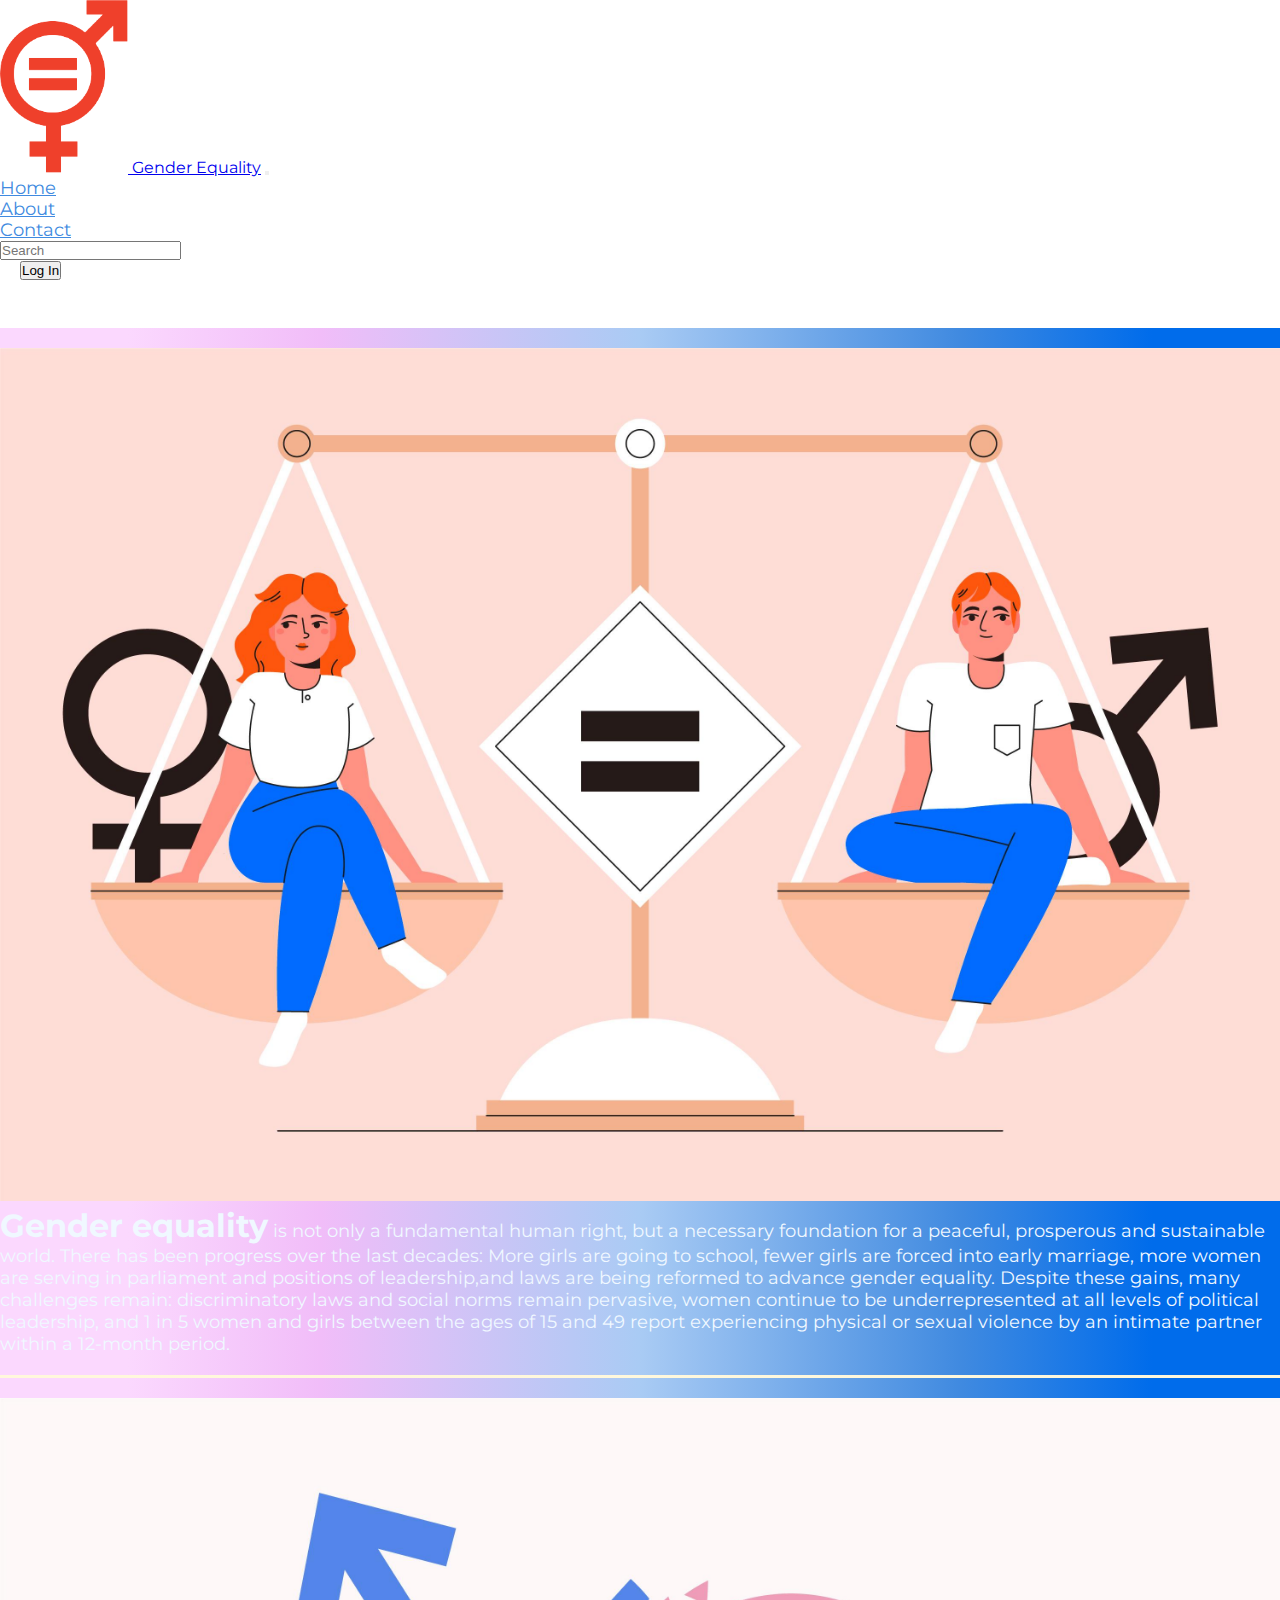
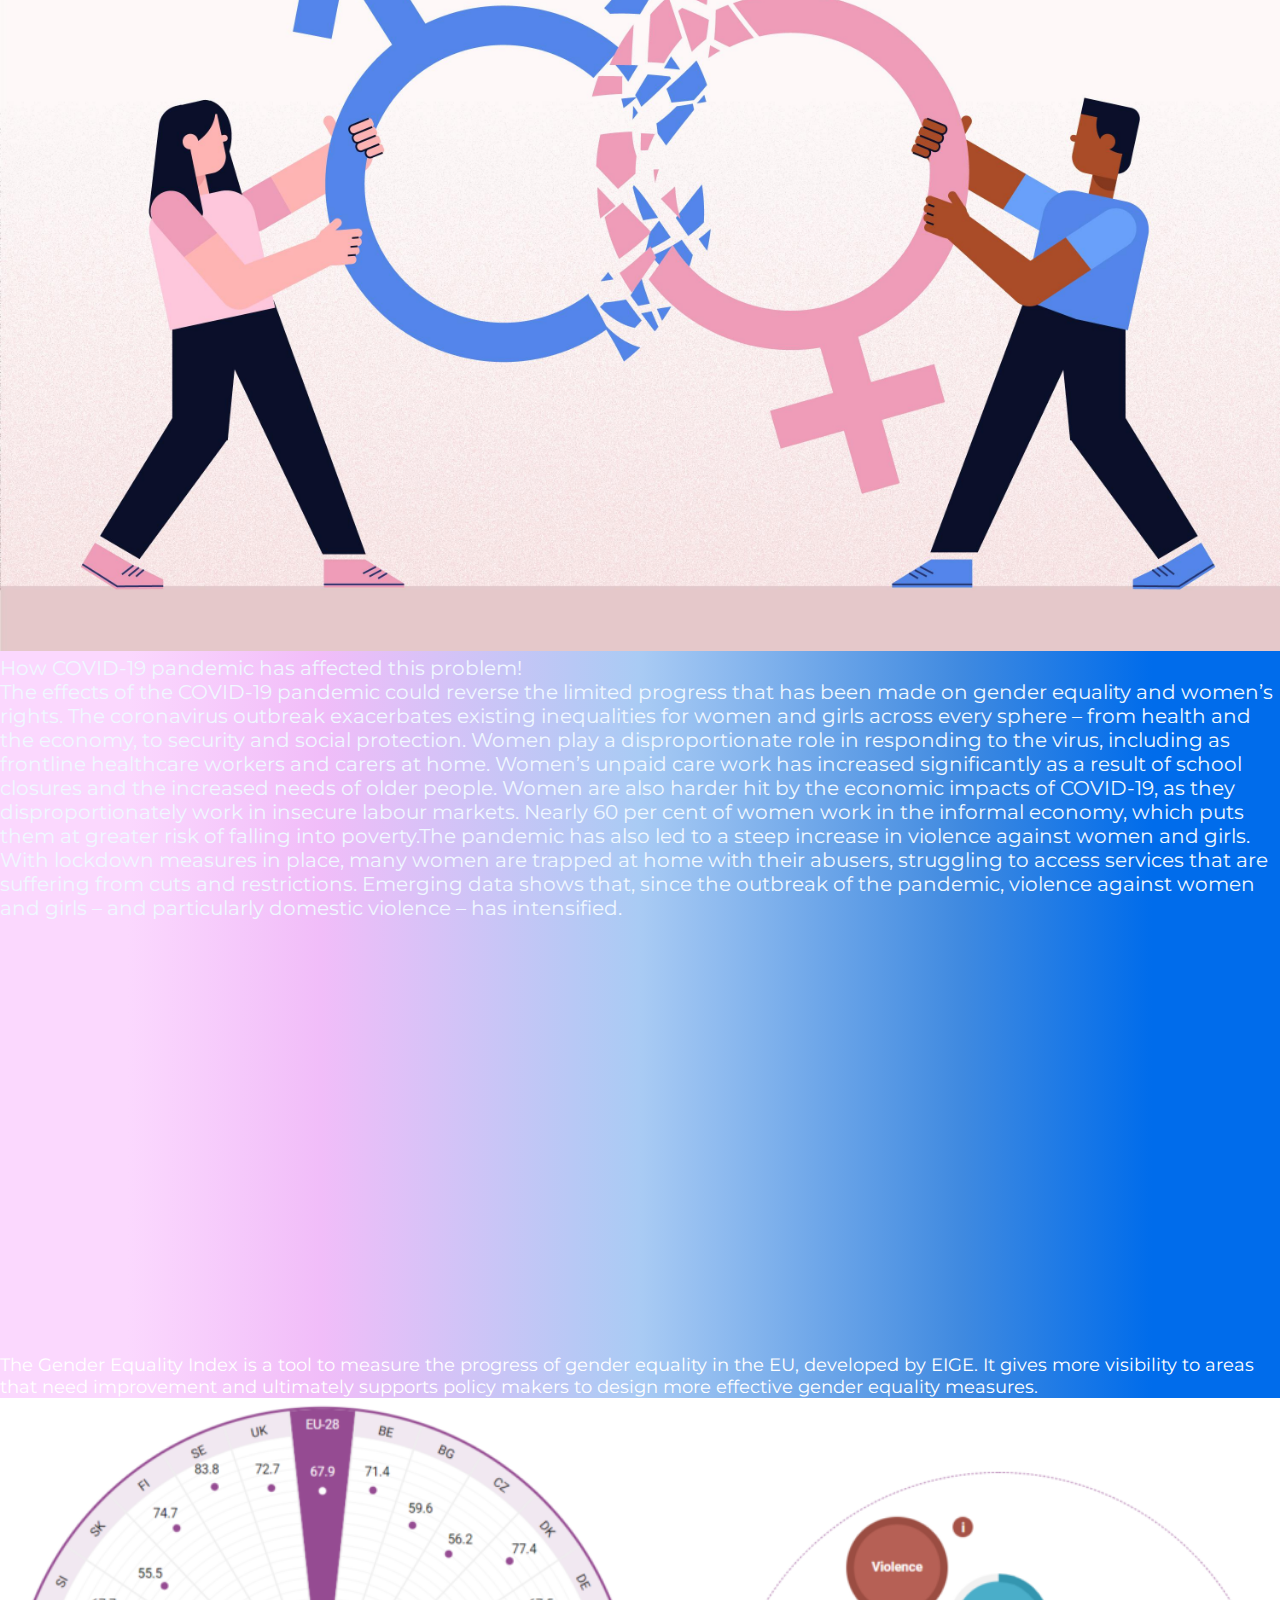
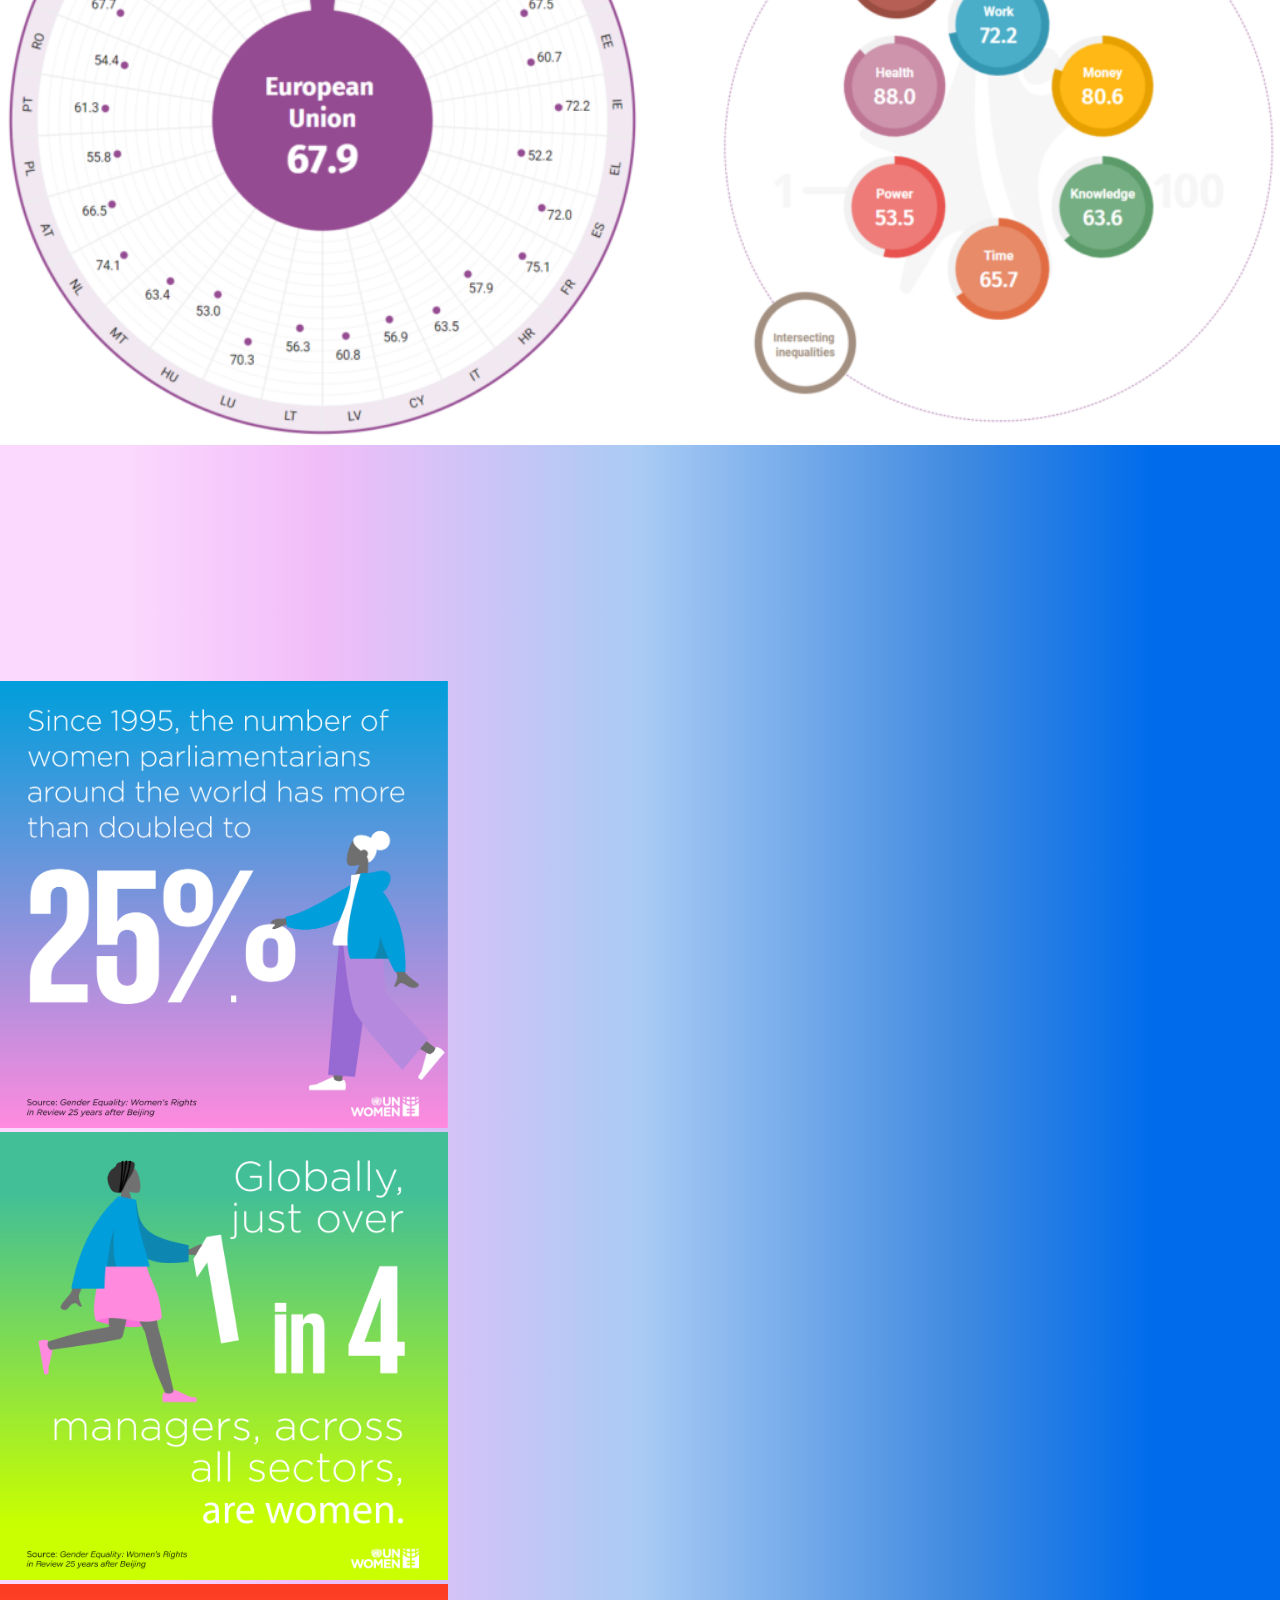
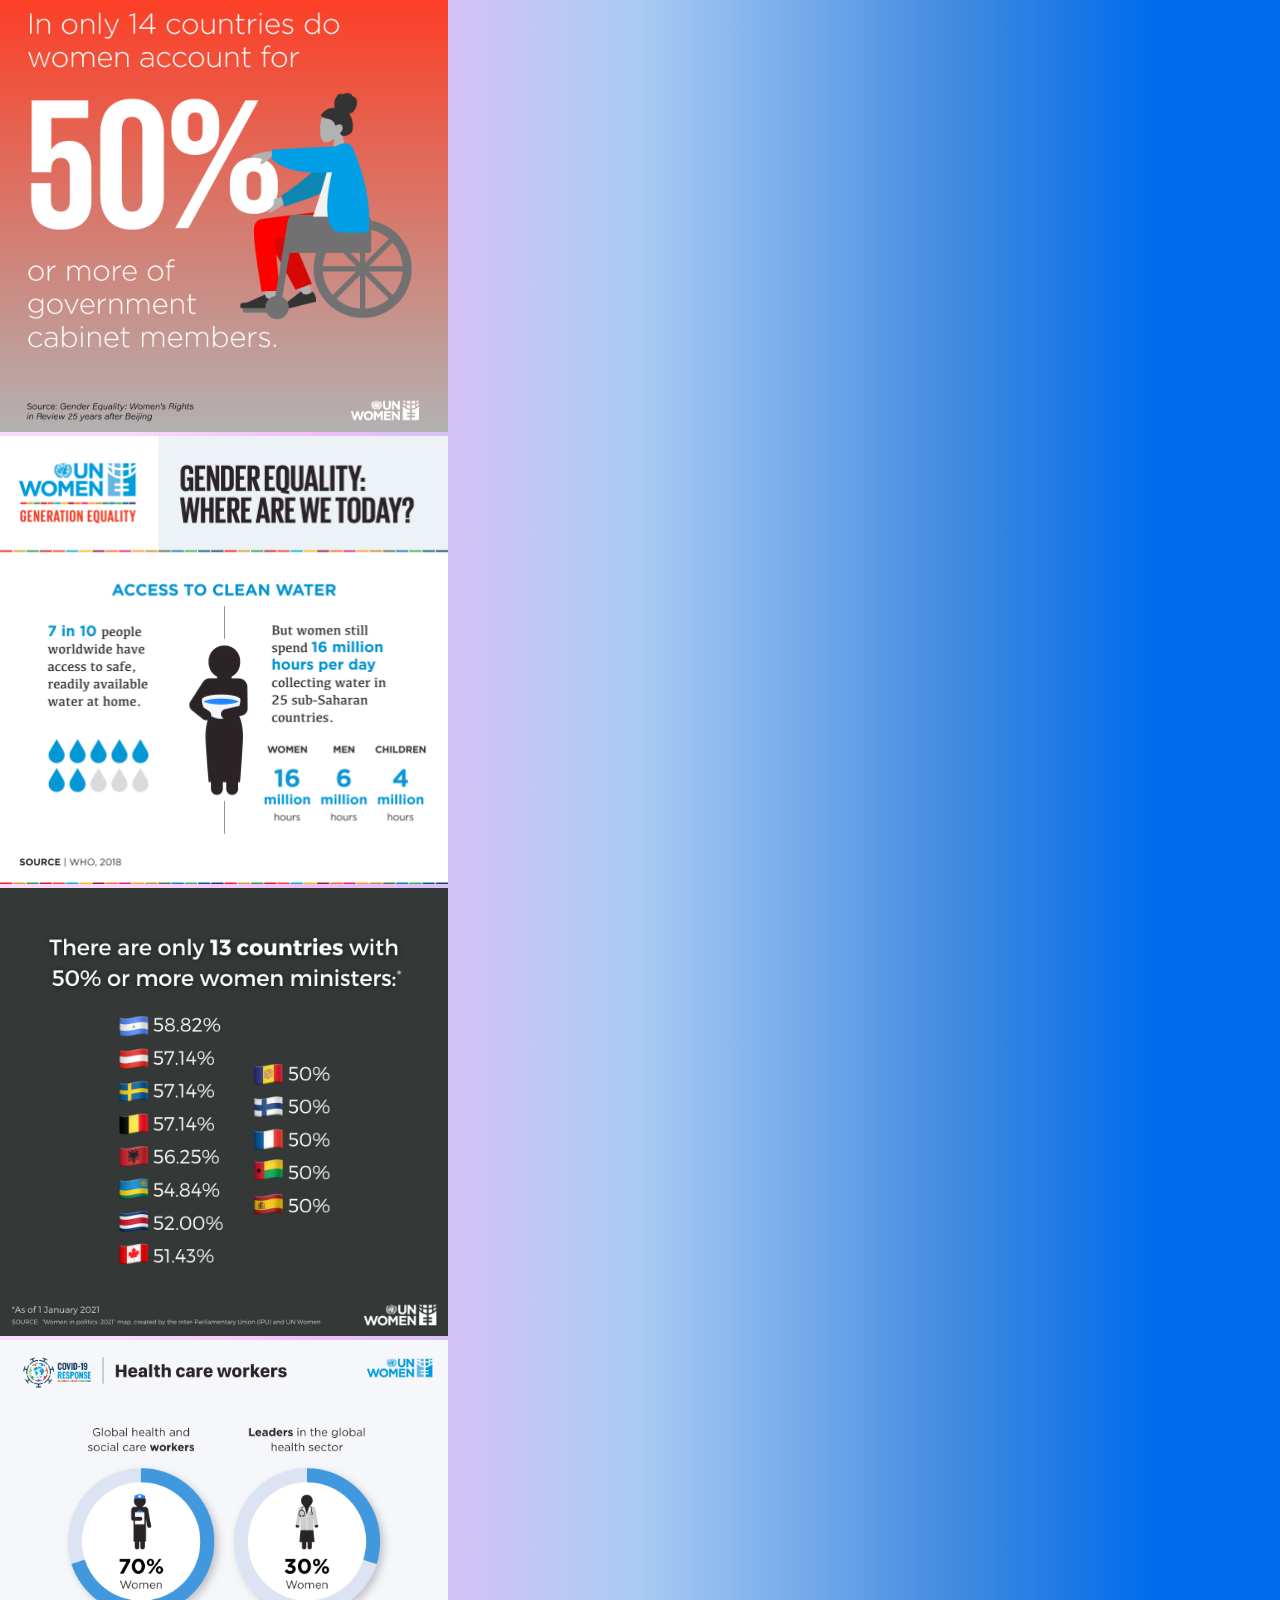
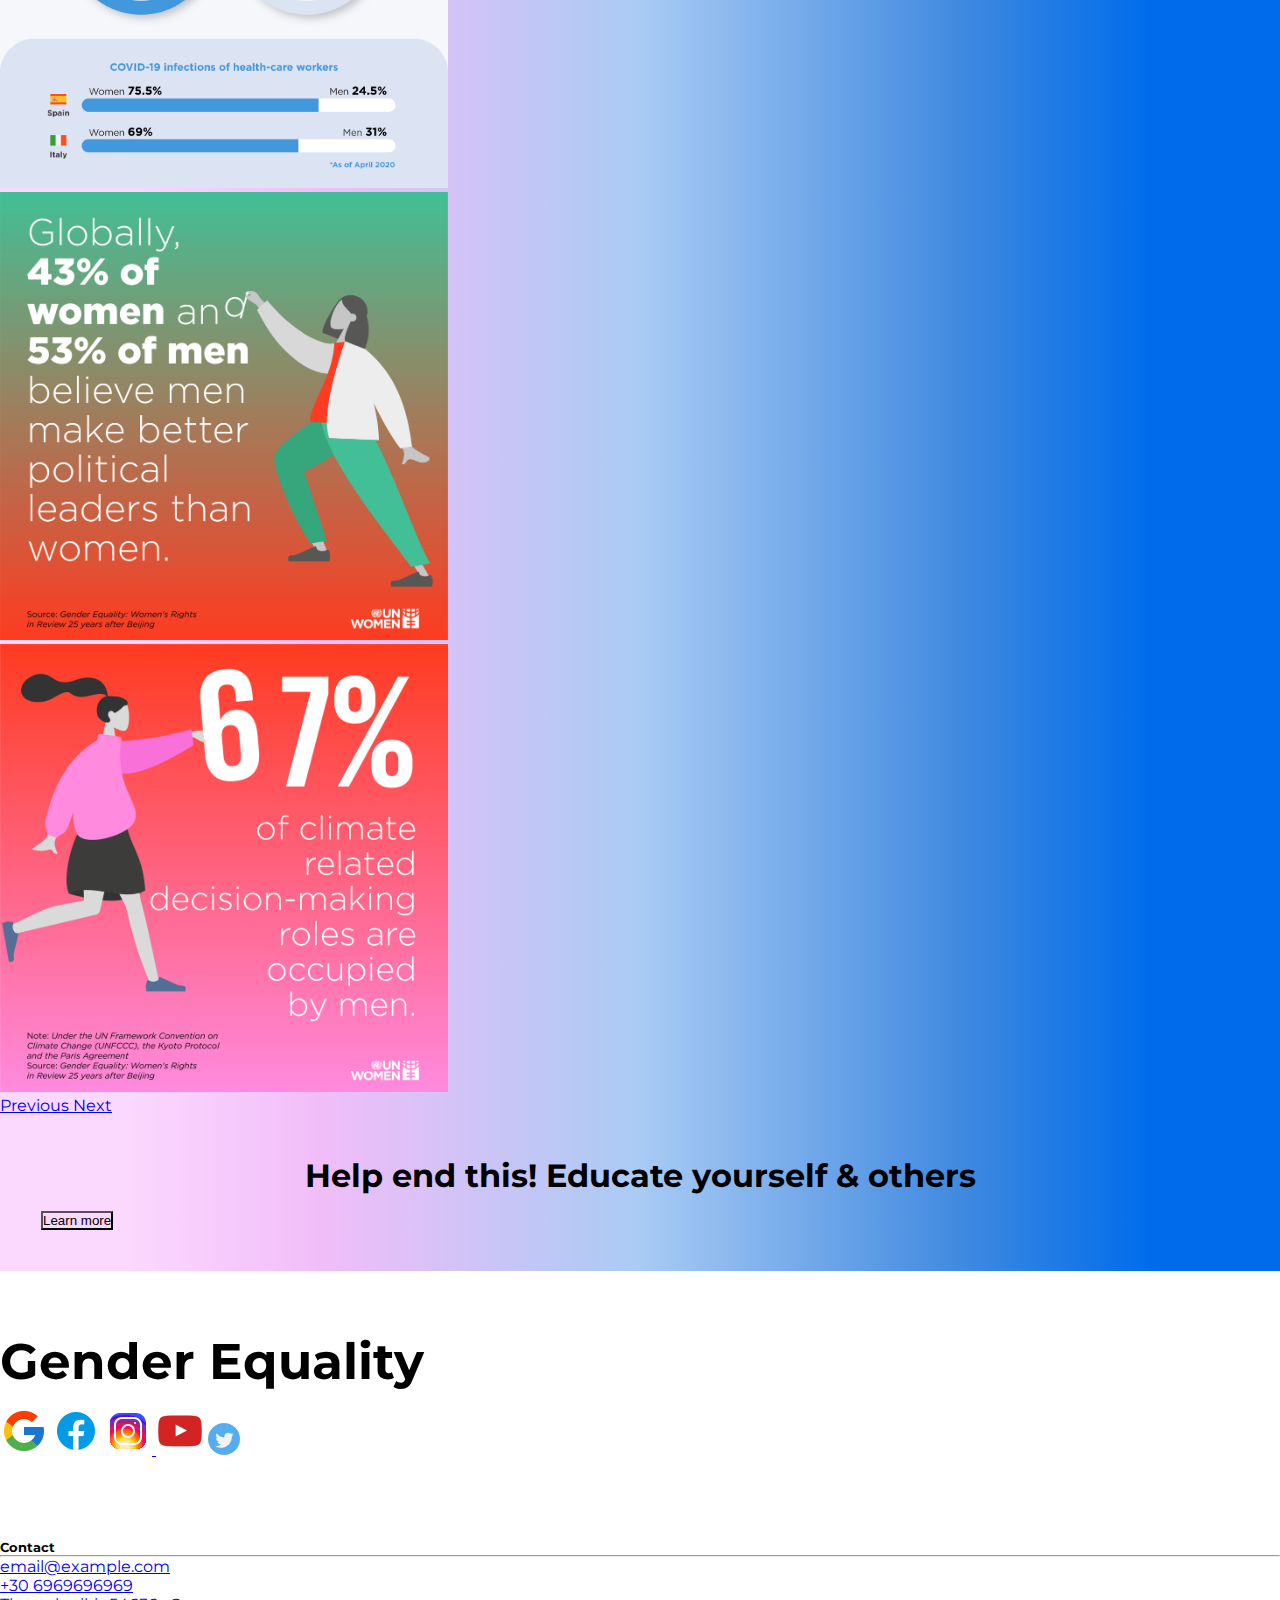
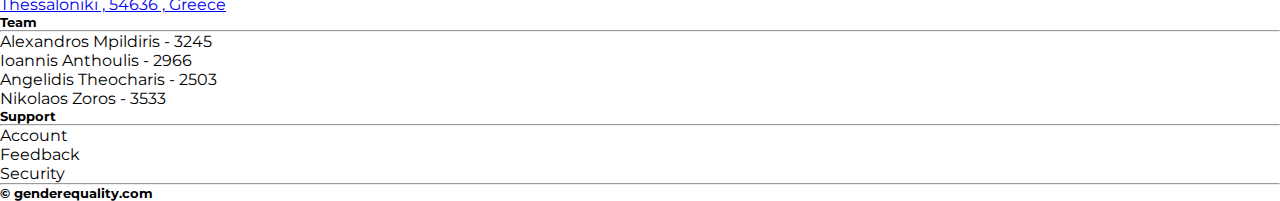
==== commit ff006500: "Search added" ====
--- a/index.html
+++ b/index.html
@@ -17,6 +17,7 @@
     <link href="https://fonts.googleapis.com/css2?family=Montserrat:wght@300&display=swap" rel="stylesheet">
 </head>
 <body>
+<!--Header-->
 <header id="header">
     <nav class="navbar navbar-expand-lg navbar-light bg-light fixed-top">
         <div class="container">
@@ -38,14 +39,16 @@
                     <li class="nav-item">
                         <a class="nav-link" href="#bottom">Contact</a>
                     </li>
-                    <li class="nav-item">
-                        <a href="#"><button type="button" class="btn btn-outline-secondary " style="margin-top: 3px; margin-left: 20px;">  Log In  </button></a>
+                    <li><input class="form-control mr-sm-2" type="search" placeholder="Search" aria-label="Search"></li>
+                    <li class="nav-item">
+                        <a href="login.html"><button type="button" class="btn btn-outline-secondary " style=" margin-left: 20px;">  Log In  </button></a>
                     </li>
                 </ul>
             </div>
         </div>
     </nav>
 </header>
+<!--Header-->
 <!--Articles-->
 <div class="myLinearColour" style="margin-top: 3rem; font-size: 1.25rem; color: aliceblue;">
     <div class="container">
--- a/css/styles.css
+++ b/css/styles.css
@@ -4,7 +4,6 @@
     /*We name the font*/
     font-family: cormorant;
 }
-
 *{
     margin: 0;
     padding: 0;
@@ -32,8 +31,6 @@
     background: radial-gradient(circle, rgba(251,216,254,1) 10%, rgba(233,151,245,0.6362920168067228) 25%, rgba(169,203,244,1) 50%, rgba(64,138,224,1) 75%, rgba(0,108,235,1) 90%);
     filter: progid:DXImageTransform.Microsoft.gradient(startColorstr="#fbd8fe",endColorstr="#006ceb",GradientType=1);   
 }
-
-
 
 nav .navbar-nav li a{
     color: #408AE0 !important;
@@ -99,4 +96,4 @@
 .social a{
     font-size: 4.5em;
     padding: 3rem;
-}
+}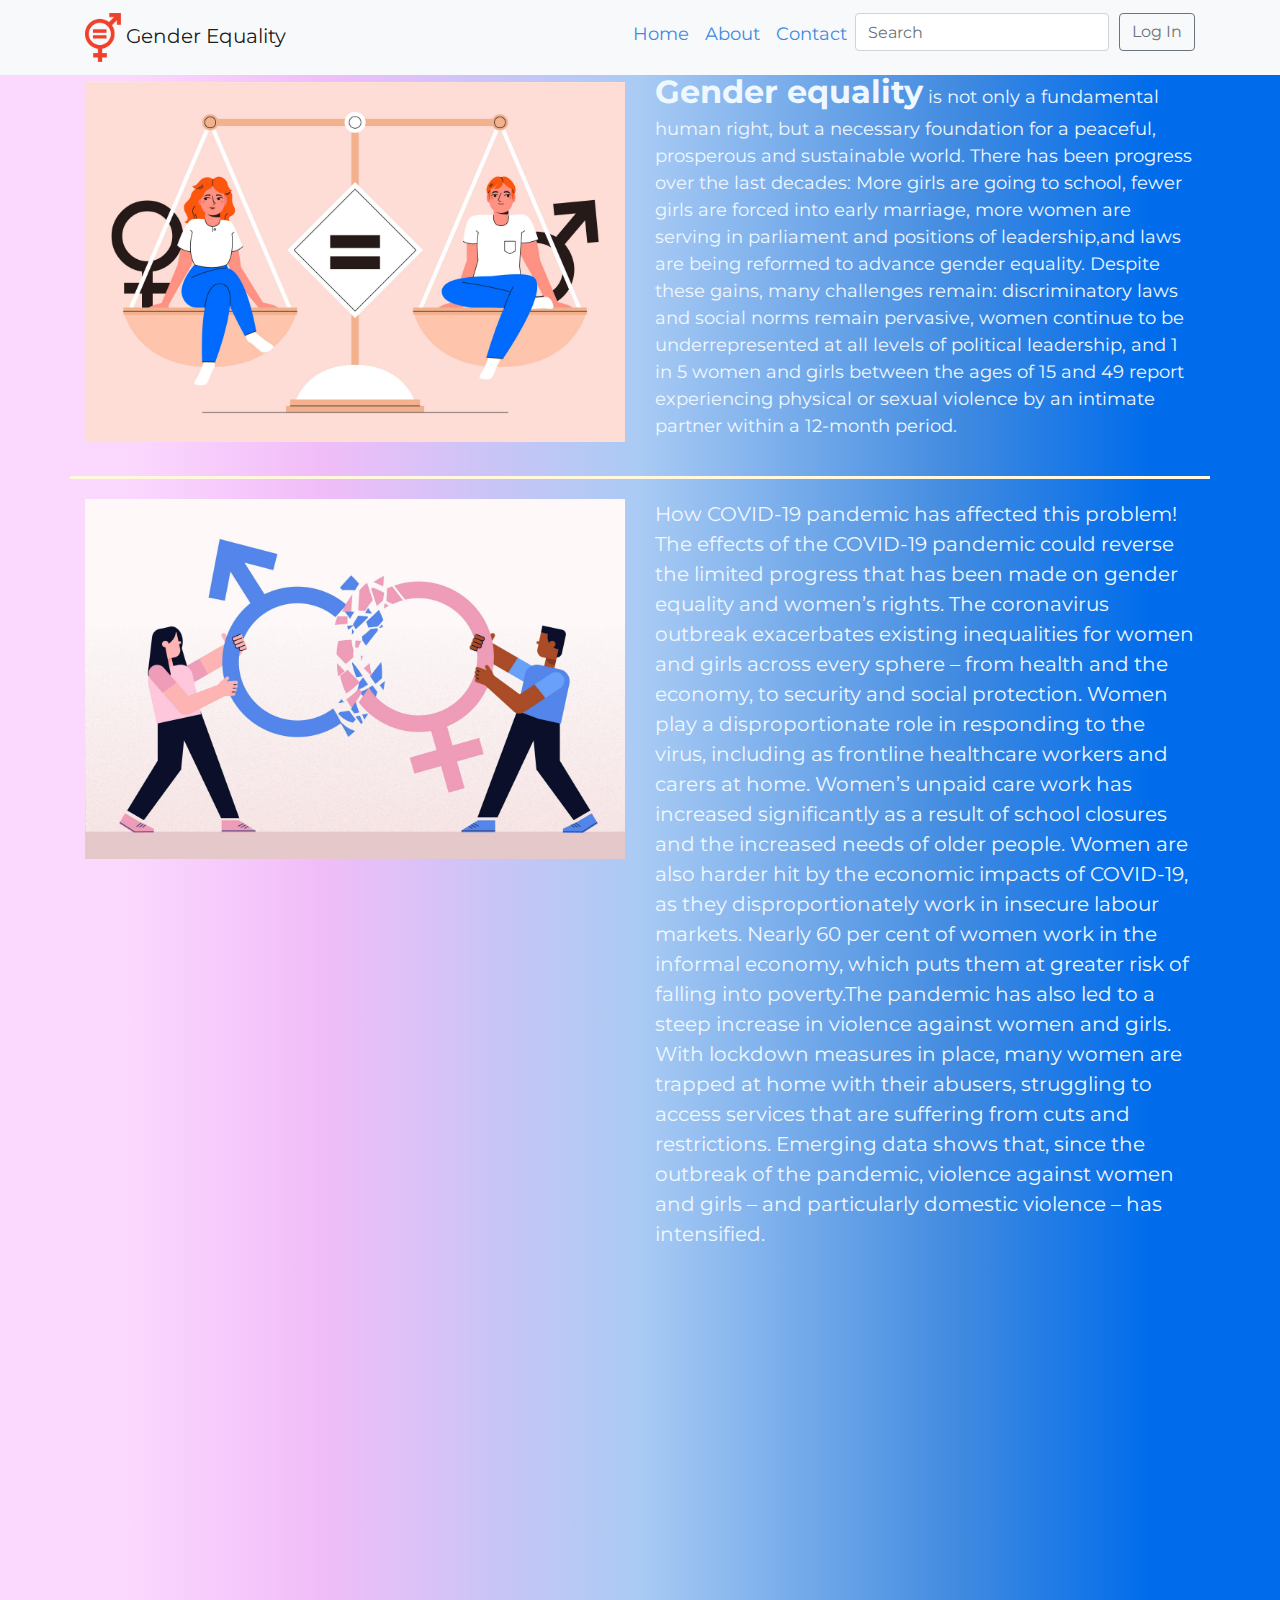
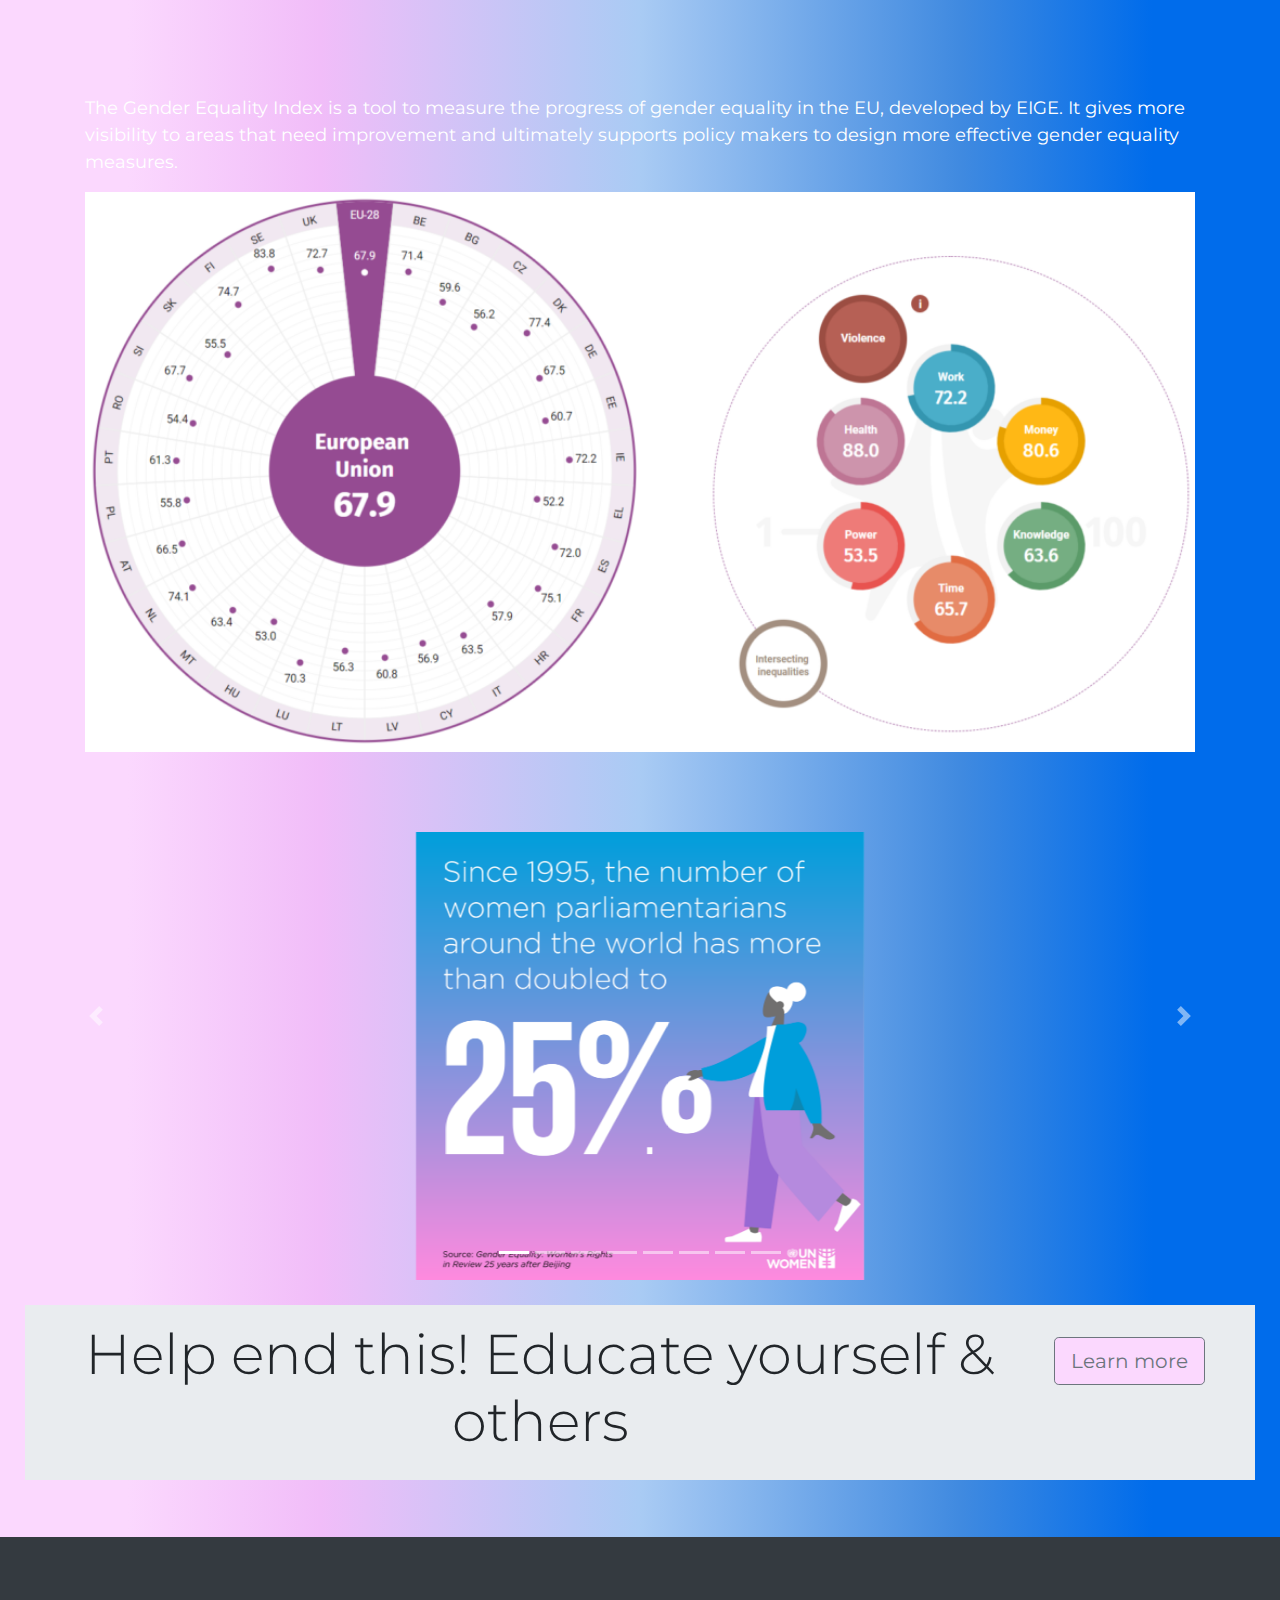
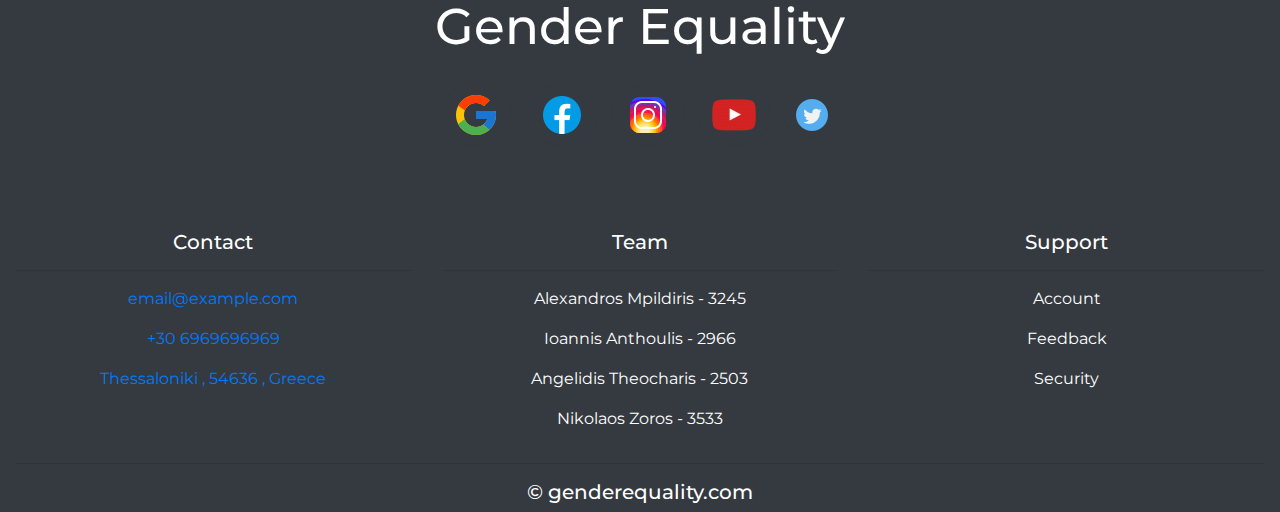
==== commit 16b001c0: "contact grammatoseira kai otan mikrainei douleuei" ====
--- a/index.html
+++ b/index.html
@@ -4,12 +4,11 @@
     <meta charset="UTF-8">
     <meta http-equiv="X-UA-Compatible" content="IE=edge">
     <meta name="viewport" content="width=device-width, initial-scale=1.0">
-   
     <link rel="icon" href="img/logo.png">
     <title>Gender Equality</title>
-    <!--BootStrap-->
-    <link rel="stylesheet" href="css/bootstrap.min.css">
-    <link rel="stylesheet" href="https://cdn.jsdelivr.net/npm/bootstrap@4.6.0/dist/css/bootstrap.min.css" integrity="sha384-B0vP5xmATw1+K9KRQjQERJvTumQW0nPEzvF6L/Z6nronJ3oUOFUFpCjEUQouq2+l" crossorigin="anonymous">
+    <!-- Bootstrap CSS 4 5 both needed -->
+    <link rel="stylesheet" href="https://stackpath.bootstrapcdn.com/bootstrap/4.3.1/css/bootstrap.min.css" integrity="sha384-ggOyR0iXCbMQv3Xipma34MD+dH/1fQ784/j6cY/iJTQUOhcWr7x9JvoRxT2MZw1T" crossorigin="anonymous">
+    <link href="https://cdn.jsdelivr.net/npm/bootstrap@5.0.0-beta3/dist/css/bootstrap.min.css" rel="stylesheet" integrity="sha384-eOJMYsd53ii+scO/bJGFsiCZc+5NDVN2yr8+0RDqr0Ql0h+rP48ckxlpbzKgwra6" crossorigin="anonymous">
     <!--Our style-->
     <link rel="stylesheet" href="css/styles.css">
     <!--Fonts-->
@@ -37,11 +36,11 @@
                         <a class="nav-link" href="about.html">About</a>
                     </li>
                     <li class="nav-item">
-                        <a class="nav-link" href="#bottom">Contact</a>
-                    </li>
-                    <li><input class="form-control mr-sm-2" type="search" placeholder="Search" aria-label="Search"></li>
-                    <li class="nav-item">
-                        <a href="login.html"><button type="button" class="btn btn-outline-secondary " style=" margin-left: 20px;">  Log In  </button></a>
+                        <a class="nav-link" href="contact.html">Contact</a>
+                    </li>
+                    <li style="padding-right: 10px; padding-bottom: 10px;"><input class="form-control mr-sm-2" type="search" placeholder="Search" aria-label="Search"></li>
+                    <li class="nav-item">
+                        <a href="login.html"><button type="button" class="btn btn-outline-secondary " >  Log In  </button></a>
                     </li>
                 </ul>
             </div>
@@ -215,7 +214,9 @@
 </footer>
 <!--Footer-->
 <!---Bootstrap Scripts---->
-<script src="https://code.jquery.com/jquery-3.5.1.slim.min.js" integrity="sha384-DfXdz2htPH0lsSSs5nCTpuj/zy4C+OGpamoFVy38MVBnE+IbbVYUew+OrCXaRkfj" crossorigin="anonymous"></script>
-<script src="https://cdn.jsdelivr.net/npm/bootstrap@4.6.0/dist/js/bootstrap.bundle.min.js" integrity="sha384-Piv4xVNRyMGpqkS2by6br4gNJ7DXjqk09RmUpJ8jgGtD7zP9yug3goQfGII0yAns" crossorigin="anonymous"></script>
+<script src="https://code.jquery.com/jquery-3.3.1.slim.min.js" integrity="sha384-q8i/X+965DzO0rT7abK41JStQIAqVgRVzpbzo5smXKp4YfRvH+8abtTE1Pi6jizo" crossorigin="anonymous"></script>
+<script src="https://cdnjs.cloudflare.com/ajax/libs/popper.js/1.14.7/umd/popper.min.js" integrity="sha384-UO2eT0CpHqdSJQ6hJty5KVphtPhzWj9WO1clHTMGa3JDZwrnQq4sF86dIHNDz0W1" crossorigin="anonymous"></script>
+<script src="https://stackpath.bootstrapcdn.com/bootstrap/4.3.1/js/bootstrap.min.js" integrity="sha384-JjSmVgyd0p3pXB1rRibZUAYoIIy6OrQ6VrjIEaFf/nJGzIxFDsf4x0xIM+B07jRM" crossorigin="anonymous"></script>
+<script src="https://cdn.jsdelivr.net/npm/bootstrap@5.0.0-beta3/dist/js/bootstrap.bundle.min.js" integrity="sha384-JEW9xMcG8R+pH31jmWH6WWP0WintQrMb4s7ZOdauHnUtxwoG2vI5DkLtS3qm9Ekf" crossorigin="anonymous"></script>
 </body>
 </html>--- a/css/styles.css
+++ b/css/styles.css
@@ -29,7 +29,7 @@
     background: -moz-radial-gradient(circle, rgba(251,216,254,1) 10%, rgba(233,151,245,0.6362920168067228) 25%, rgba(169,203,244,1) 50%, rgba(64,138,224,1) 75%, rgba(0,108,235,1) 90%);
     background: -webkit-radial-gradient(circle, rgba(251,216,254,1) 10%, rgba(233,151,245,0.6362920168067228) 25%, rgba(169,203,244,1) 50%, rgba(64,138,224,1) 75%, rgba(0,108,235,1) 90%);
     background: radial-gradient(circle, rgba(251,216,254,1) 10%, rgba(233,151,245,0.6362920168067228) 25%, rgba(169,203,244,1) 50%, rgba(64,138,224,1) 75%, rgba(0,108,235,1) 90%);
-    filter: progid:DXImageTransform.Microsoft.gradient(startColorstr="#fbd8fe",endColorstr="#006ceb",GradientType=1);   
+    filter: progid:DXImageTransform.Microsoft.gradient(startColorstr="#fbd8fe",endColorstr="#006ceb",GradientType=1);
 }
 
 nav .navbar-nav li a{
